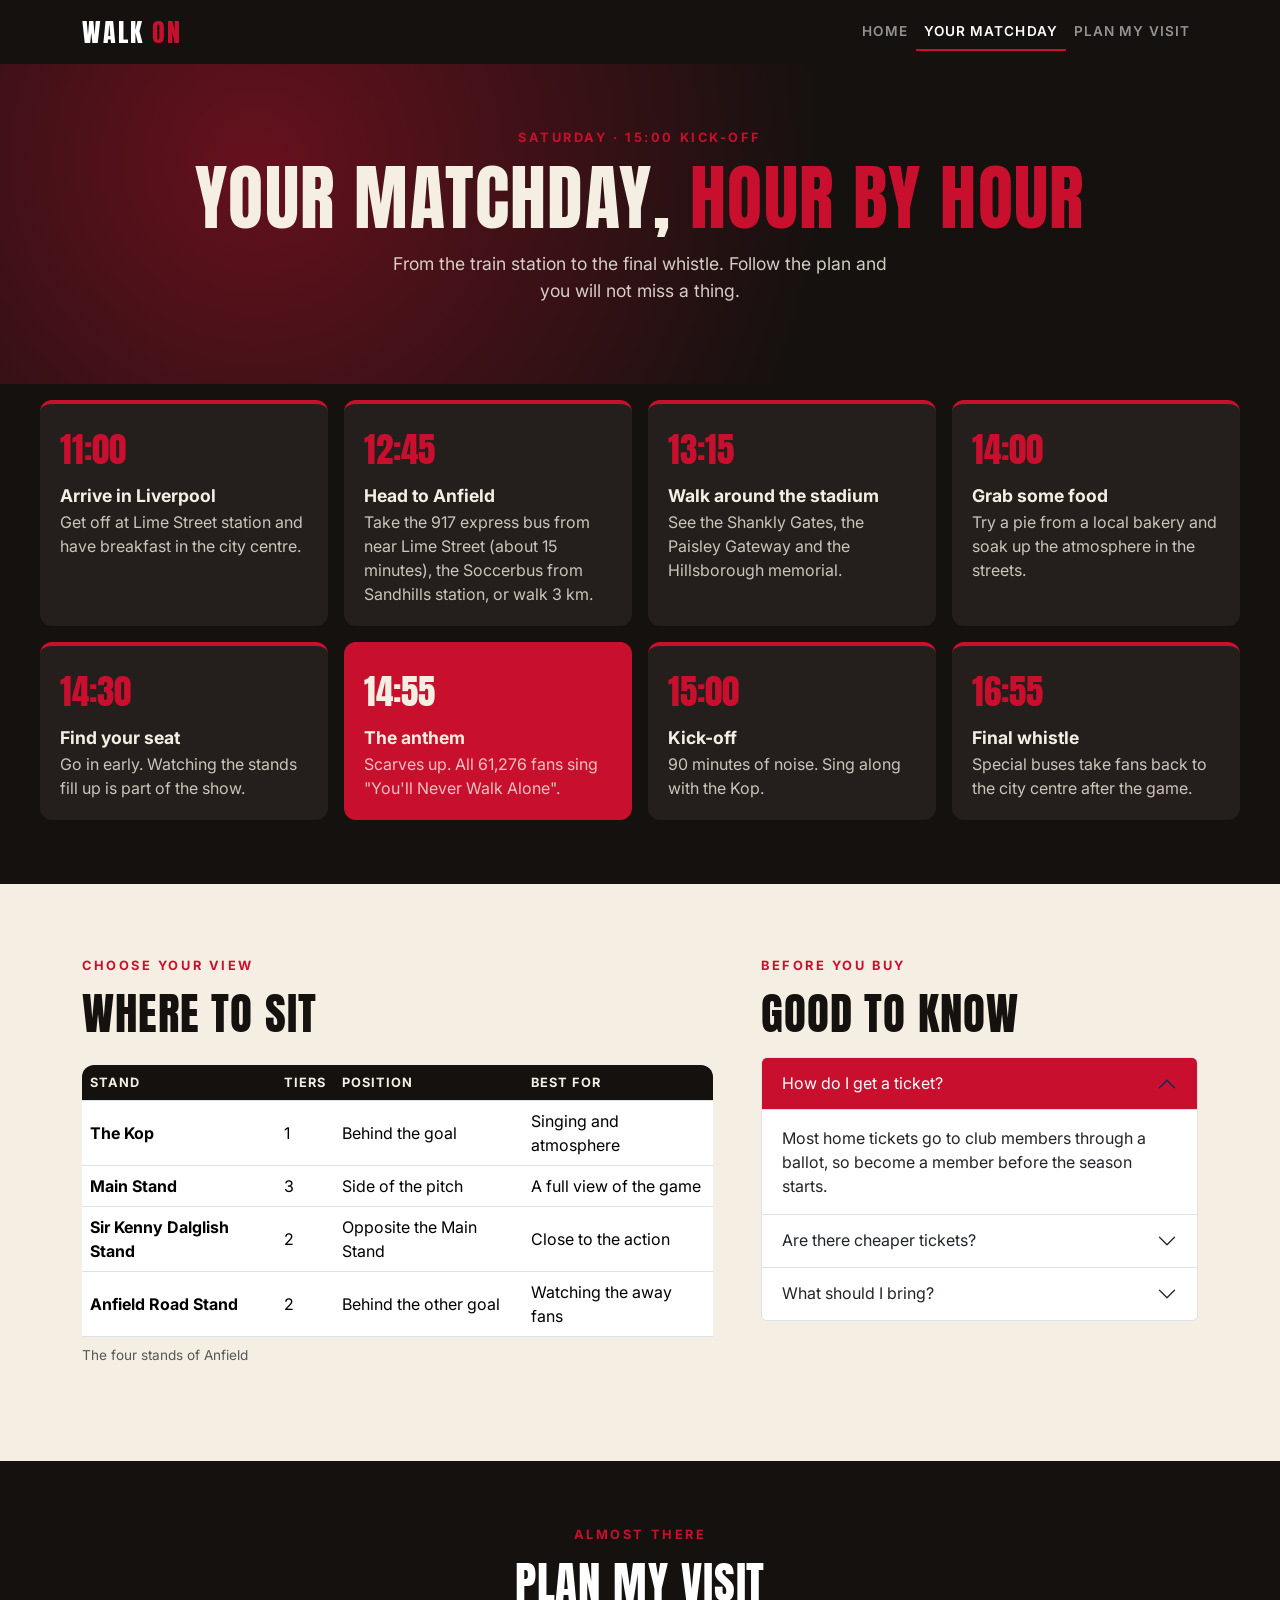
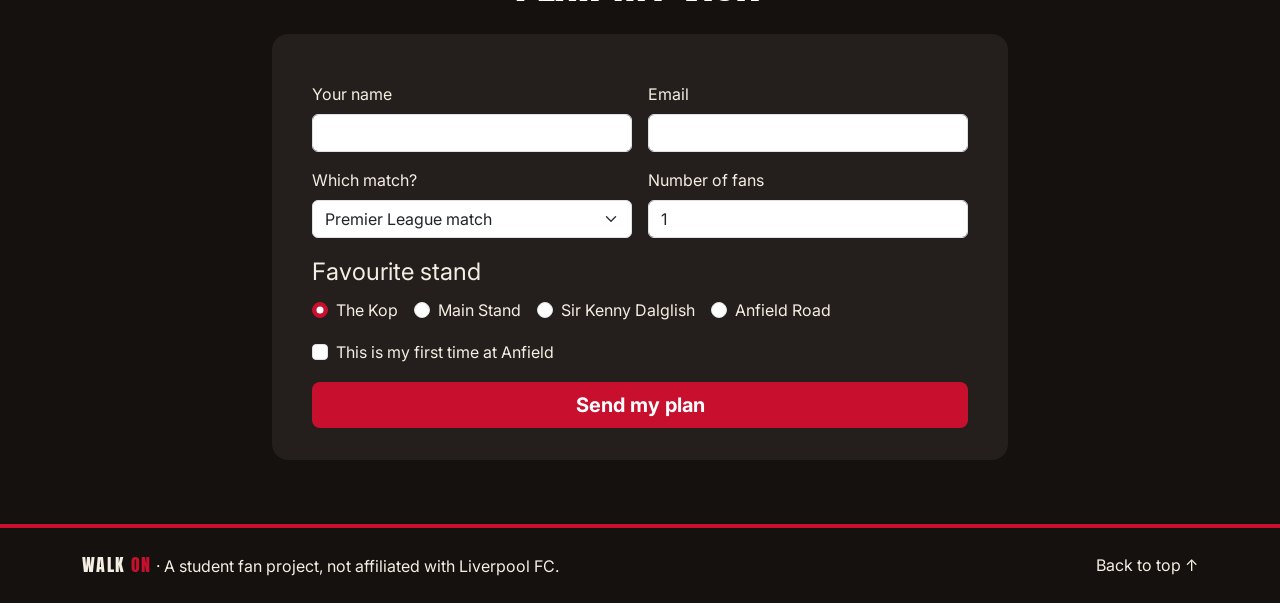
==== matchday.html @ 8450c429 "Add files via upload" ====
<!DOCTYPE html>
<html lang="en">
<head>
  <meta charset="UTF-8">
  <meta name="viewport" content="width=device-width, initial-scale=1.0">
  <title>Your Matchday | Walk On</title>
  <link rel="preconnect" href="https://fonts.googleapis.com">
  <link rel="preconnect" href="https://fonts.gstatic.com" crossorigin>
  <link href="https://fonts.googleapis.com/css2?family=Anton&family=Inter:wght@400;600;700&display=swap" rel="stylesheet">
  <link href="https://cdn.jsdelivr.net/npm/bootstrap@5.3.8/dist/css/bootstrap.min.css" rel="stylesheet" integrity="sha384-sRIl4kxILFvY47J16cr9ZwB07vP4J8+LH7qKQnuqkuIAvNWLzeN8tE5YBujZqJLB" crossorigin="anonymous">
  <link rel="stylesheet" href="css/style.css">
</head>
<body>

  <header>
    <nav class="navbar navbar-expand-lg navbar-dark bg-ink sticky-top">
      <div class="container">
        <a class="navbar-brand logo" href="index.html">WALK <span>ON</span></a>
        <button class="navbar-toggler" type="button" data-bs-toggle="collapse" data-bs-target="#menu" aria-controls="menu" aria-expanded="false" aria-label="Toggle navigation">
          <span class="navbar-toggler-icon"></span>
        </button>
        <div class="collapse navbar-collapse" id="menu">
          <ul class="navbar-nav ms-auto">
            <li class="nav-item"><a class="nav-link" href="index.html">Home</a></li>
            <li class="nav-item"><a class="nav-link active" aria-current="page" href="matchday.html">Your Matchday</a></li>
            <li class="nav-item"><a class="nav-link" href="#plan">Plan My Visit</a></li>
          </ul>
        </div>
      </div>
    </nav>
  </header>

  <main>

    <section class="page-head">
      <div class="container text-center">
        <p class="kicker">Saturday · 15:00 kick-off</p>
        <h1 class="hero-title">Your matchday, <span>hour by hour</span></h1>
        <p class="hero-text mx-auto">From the train station to the final whistle. Follow the plan and you will not miss a thing.</p>
      </div>
    </section>

    <section class="timeline-section">
      <div class="timeline">
        <article class="step">
          <time class="step-time">11:00</time>
          <div class="step-body">
            <h2>Arrive in Liverpool</h2>
            <p>Get off at Lime Street station and have breakfast in the city centre.</p>
          </div>
        </article>
        <article class="step">
          <time class="step-time">12:45</time>
          <div class="step-body">
            <h2>Head to Anfield</h2>
            <p>Take the 917 express bus from near Lime Street (about 15 minutes), the Soccerbus from Sandhills station, or walk 3 km.</p>
          </div>
        </article>
        <article class="step">
          <time class="step-time">13:15</time>
          <div class="step-body">
            <h2>Walk around the stadium</h2>
            <p>See the Shankly Gates, the Paisley Gateway and the Hillsborough memorial.</p>
          </div>
        </article>
        <article class="step">
          <time class="step-time">14:00</time>
          <div class="step-body">
            <h2>Grab some food</h2>
            <p>Try a pie from a local bakery and soak up the atmosphere in the streets.</p>
          </div>
        </article>
        <article class="step">
          <time class="step-time">14:30</time>
          <div class="step-body">
            <h2>Find your seat</h2>
            <p>Go in early. Watching the stands fill up is part of the show.</p>
          </div>
        </article>
        <article class="step step-big">
          <time class="step-time">14:55</time>
          <div class="step-body">
            <h2>The anthem</h2>
            <p>Scarves up. All 61,276 fans sing "You'll Never Walk Alone".</p>
          </div>
        </article>
        <article class="step">
          <time class="step-time">15:00</time>
          <div class="step-body">
            <h2>Kick-off</h2>
            <p>90 minutes of noise. Sing along with the Kop.</p>
          </div>
        </article>
        <article class="step">
          <time class="step-time">16:55</time>
          <div class="step-body">
            <h2>Final whistle</h2>
            <p>Special buses take fans back to the city centre after the game.</p>
          </div>
        </article>
      </div>
    </section>

    <section class="py-5 bg-cream">
      <div class="container py-lg-4">
        <div class="row g-4 g-lg-5 align-items-start">
          <div class="col-12 col-lg-7">
            <p class="kicker">Choose your view</p>
            <h2 class="section-title mb-4">Where to sit</h2>
            <div class="table-responsive">
              <table class="table stands-table align-middle">
                <caption>The four stands of Anfield</caption>
                <thead>
                  <tr>
                    <th scope="col">Stand</th>
                    <th scope="col">Tiers</th>
                    <th scope="col">Position</th>
                    <th scope="col">Best for</th>
                  </tr>
                </thead>
                <tbody>
                  <tr>
                    <th scope="row">The Kop</th>
                    <td>1</td>
                    <td>Behind the goal</td>
                    <td>Singing and atmosphere</td>
                  </tr>
                  <tr>
                    <th scope="row">Main Stand</th>
                    <td>3</td>
                    <td>Side of the pitch</td>
                    <td>A full view of the game</td>
                  </tr>
                  <tr>
                    <th scope="row">Sir Kenny Dalglish Stand</th>
                    <td>2</td>
                    <td>Opposite the Main Stand</td>
                    <td>Close to the action</td>
                  </tr>
                  <tr>
                    <th scope="row">Anfield Road Stand</th>
                    <td>2</td>
                    <td>Behind the other goal</td>
                    <td>Watching the away fans</td>
                  </tr>
                </tbody>
              </table>
            </div>
          </div>
          <div class="col-12 col-lg-5">
            <aside class="tips">
              <p class="kicker">Before you buy</p>
              <h2 class="section-title tips-title">Good to know</h2>
              <div class="accordion" id="tips">
                <div class="accordion-item">
                  <h3 class="accordion-header">
                    <button class="accordion-button" type="button" data-bs-toggle="collapse" data-bs-target="#tip1" aria-expanded="true" aria-controls="tip1">How do I get a ticket?</button>
                  </h3>
                  <div id="tip1" class="accordion-collapse collapse show" data-bs-parent="#tips">
                    <div class="accordion-body">Most home tickets go to club members through a ballot, so become a member before the season starts.</div>
                  </div>
                </div>
                <div class="accordion-item">
                  <h3 class="accordion-header">
                    <button class="accordion-button collapsed" type="button" data-bs-toggle="collapse" data-bs-target="#tip2" aria-expanded="false" aria-controls="tip2">Are there cheaper tickets?</button>
                  </h3>
                  <div id="tip2" class="accordion-collapse collapse" data-bs-parent="#tips">
                    <div class="accordion-body">Junior and local tickets cost £9, and young adults aged 22 to 24 pay half the adult price.</div>
                  </div>
                </div>
                <div class="accordion-item">
                  <h3 class="accordion-header">
                    <button class="accordion-button collapsed" type="button" data-bs-toggle="collapse" data-bs-target="#tip3" aria-expanded="false" aria-controls="tip3">What should I bring?</button>
                  </h3>
                  <div id="tip3" class="accordion-collapse collapse" data-bs-parent="#tips">
                    <div class="accordion-body">Your ticket on your phone, a red scarf and a warm jacket. Leave big bags at home.</div>
                  </div>
                </div>
              </div>
            </aside>
          </div>
        </div>
      </div>
    </section>

    <section id="plan" class="plan">
      <div class="container">
        <div class="row justify-content-center">
          <div class="col-12 col-lg-8">
            <p class="kicker text-center">Almost there</p>
            <h2 class="section-title text-white text-center mb-4">Plan my visit</h2>
            <form class="plan-form row g-3">
              <div class="col-12 col-md-6">
                <label for="name" class="form-label">Your name</label>
                <input type="text" class="form-control" id="name" required>
              </div>
              <div class="col-12 col-md-6">
                <label for="email" class="form-label">Email</label>
                <input type="email" class="form-control" id="email" required>
              </div>
              <div class="col-12 col-md-6">
                <label for="match" class="form-label">Which match?</label>
                <select class="form-select" id="match">
                  <option>Premier League match</option>
                  <option>Champions League night</option>
                  <option>Cup match</option>
                </select>
              </div>
              <div class="col-12 col-md-6">
                <label for="fans" class="form-label">Number of fans</label>
                <input type="number" class="form-control" id="fans" min="1" max="4" value="1">
              </div>
              <fieldset class="col-12">
                <legend class="form-label">Favourite stand</legend>
                <div class="d-flex flex-wrap gap-3">
                  <div class="form-check">
                    <input class="form-check-input" type="radio" name="stand" id="kop" checked>
                    <label class="form-check-label" for="kop">The Kop</label>
                  </div>
                  <div class="form-check">
                    <input class="form-check-input" type="radio" name="stand" id="main">
                    <label class="form-check-label" for="main">Main Stand</label>
                  </div>
                  <div class="form-check">
                    <input class="form-check-input" type="radio" name="stand" id="dalglish">
                    <label class="form-check-label" for="dalglish">Sir Kenny Dalglish</label>
                  </div>
                  <div class="form-check">
                    <input class="form-check-input" type="radio" name="stand" id="road">
                    <label class="form-check-label" for="road">Anfield Road</label>
                  </div>
                </div>
              </fieldset>
              <div class="col-12">
                <div class="form-check">
                  <input class="form-check-input" type="checkbox" id="first">
                  <label class="form-check-label" for="first">This is my first time at Anfield</label>
                </div>
              </div>
              <div class="col-12 d-grid">
                <button type="submit" class="btn btn-red btn-lg">Send my plan</button>
              </div>
            </form>
          </div>
        </div>
      </div>
    </section>

  </main>

  <footer class="footer">
    <div class="container d-flex flex-column flex-md-row justify-content-between align-items-center gap-2 text-center">
      <p class="mb-0"><span class="logo">WALK <span>ON</span></span> · A student fan project, not affiliated with Liverpool FC.</p>
      <a href="#" class="footer-link">Back to top ↑</a>
    </div>
  </footer>

  <script src="https://cdn.jsdelivr.net/npm/bootstrap@5.3.8/dist/js/bootstrap.bundle.min.js" integrity="sha384-FKyoEForCGlyvwx9Hj09JcYn3nv7wiPVlz7YYwJrWVcXK/BmnVDxM+D2scQbITxI" crossorigin="anonymous"></script>
</body>
</html>
---- css/style.css ----
:root {
  --red: #c8102e;
  --red-dark: #9e0c24;
  --ink: #14110f;
  --ink-soft: #241f1c;
  --cream: #f5eee3;
  --green: #1f6b3a;
  --title-font: 'Anton', Impact, 'Arial Narrow', sans-serif;
}

body {
  font-family: 'Inter', Arial, sans-serif;
  color: var(--ink);
  background-color: var(--cream);
}

section {
  scroll-margin-top: 4rem;
}

.bg-ink {
  background-color: var(--ink);
}

.bg-cream {
  background-color: var(--cream);
}

.logo {
  font-family: var(--title-font);
  font-size: 1.6rem;
  letter-spacing: 0.08em;
}

.logo span {
  color: var(--red);
}

.navbar .nav-link {
  text-transform: uppercase;
  font-size: 0.85rem;
  font-weight: 600;
  letter-spacing: 0.08em;
}

.navbar .nav-link.active {
  color: white;
  border-bottom: 2px solid var(--red);
}

.kicker {
  color: var(--red);
  text-transform: uppercase;
  font-weight: 700;
  letter-spacing: 0.2em;
  font-size: 0.8rem;
  margin-bottom: 0.75rem;
}

.section-title,
.hero-title {
  font-family: var(--title-font);
  text-transform: uppercase;
  letter-spacing: 0.02em;
}

.section-title {
  font-size: 2.2rem;
}

.btn-red {
  background-color: var(--red);
  color: white;
  font-weight: 700;
  border: none;
  transition: transform 0.2s, background-color 0.2s;
}

.btn-red:hover,
.btn-red:focus {
  background-color: var(--red-dark);
  color: white;
  transform: translateY(-2px);
}

.hero {
  background: radial-gradient(circle at 80% 20%, rgba(200, 16, 46, 0.45), transparent 55%), var(--ink);
  color: var(--cream);
  padding: 4rem 0 5rem;
  overflow: hidden;
}

.hero-title {
  font-size: 2.8rem;
  line-height: 1.05;
}

.hero-title span {
  color: var(--red);
}

.hero-text {
  font-size: 1.1rem;
  max-width: 32rem;
  margin: 1rem 0 2rem;
  opacity: 0.85;
}

.ticket {
  display: flex;
  max-width: 30rem;
  margin: 0 auto;
  background-color: var(--cream);
  color: var(--ink);
  border-radius: 1rem;
  transform: rotate(-3deg);
  transition: transform 0.3s;
  box-shadow: 0 1.5rem 3rem rgba(0, 0, 0, 0.5);
}

.ticket:hover {
  transform: rotate(0deg) scale(1.03);
}

.ticket-main {
  flex: 1;
  padding: 1.5rem;
  border-right: 3px dashed rgba(20, 17, 15, 0.3);
}

.ticket-label {
  text-transform: uppercase;
  font-size: 0.7rem;
  font-weight: 700;
  letter-spacing: 0.15em;
  color: var(--red);
  margin-bottom: 0.5rem;
}

.ticket-match {
  font-family: var(--title-font);
  font-size: 1.7rem;
  text-transform: uppercase;
  line-height: 1.1;
  margin-bottom: 1.25rem;
}

.ticket-match span {
  color: var(--red);
  font-size: 1rem;
}

.ticket-info {
  display: flex;
  gap: 1.25rem;
}

.ticket-info small,
.ticket-stub small {
  display: block;
  font-size: 0.65rem;
  text-transform: uppercase;
  letter-spacing: 0.1em;
  opacity: 0.6;
}

.ticket-info strong {
  font-size: 1rem;
}

.ticket-stub {
  display: flex;
  flex-direction: column;
  justify-content: center;
  align-items: center;
  padding: 1rem;
  background-color: var(--red);
  color: white;
  border-radius: 0 1rem 1rem 0;
}

.ticket-stub strong {
  font-family: var(--title-font);
  font-size: 1.6rem;
}

.marquee {
  background-color: var(--red);
  color: white;
  overflow: hidden;
  padding: 0.8rem 0;
}

.marquee-track {
  display: flex;
  width: max-content;
  animation: slide 20s linear infinite;
}

.marquee-track span {
  font-family: var(--title-font);
  font-size: 1.4rem;
  text-transform: uppercase;
  letter-spacing: 0.05em;
  padding: 0 1.5rem;
}

.marquee-track span::after {
  content: "★";
  margin-left: 3rem;
  font-size: 1rem;
}

@keyframes slide {
  from {
    transform: translateX(0);
  }
  to {
    transform: translateX(-50%);
  }
}

.why-card {
  border: none;
  border-top: 5px solid var(--red);
  border-radius: 0.75rem;
  transition: transform 0.25s, box-shadow 0.25s;
}

.why-card:hover {
  transform: translateY(-6px);
  box-shadow: 0 1rem 2rem rgba(20, 17, 15, 0.15);
}

.why-number {
  font-family: var(--title-font);
  font-size: 2rem;
  color: var(--red);
}

.why-card .card-title {
  font-weight: 700;
  font-size: 1.2rem;
}

.numbers {
  background-color: var(--ink);
  padding: 4rem 0;
}

.numbers-grid {
  display: grid;
  grid-template-columns: repeat(2, 1fr);
  gap: 1rem;
}

.number-box {
  background-color: var(--ink-soft);
  border-bottom: 4px solid var(--green);
  border-radius: 0.75rem;
  padding: 1.5rem 1rem;
  text-align: center;
  color: var(--cream);
}

.number-box strong {
  display: block;
  font-family: var(--title-font);
  font-size: 2.2rem;
  color: var(--red);
}

.page-head {
  background: radial-gradient(circle at 20% 30%, rgba(200, 16, 46, 0.45), transparent 55%), var(--ink);
  color: var(--cream);
  padding: 4rem 0 3rem;
}

.timeline-section {
  background-color: var(--ink);
  padding: 1rem 1rem 4rem;
}

.timeline {
  max-width: 75rem;
  margin: 0 auto;
  display: grid;
  grid-template-columns: 1fr;
  gap: 1rem;
}

.step {
  display: flex;
  gap: 1rem;
  background-color: var(--ink-soft);
  color: var(--cream);
  border-left: 4px solid var(--red);
  border-radius: 0.75rem;
  padding: 1.25rem;
  transition: transform 0.25s, background-color 0.25s;
}

.step:hover {
  transform: translateY(-4px);
  background-color: #2f2824;
}

.step-time {
  font-family: var(--title-font);
  font-size: 1.5rem;
  color: var(--red);
}

.step-body h2 {
  font-size: 1.1rem;
  font-weight: 700;
  margin-bottom: 0.25rem;
}

.step-body p {
  margin: 0;
  opacity: 0.8;
}

.step-big {
  background-color: var(--red);
}

.step-big .step-time {
  color: var(--cream);
}

.step-big:hover {
  background-color: var(--red-dark);
}

.stands-table {
  background-color: white;
  border-radius: 0.75rem;
  overflow: hidden;
}

.stands-table caption {
  caption-side: bottom;
  font-size: 0.85rem;
}

.stands-table thead th {
  background-color: var(--ink);
  color: var(--cream);
  text-transform: uppercase;
  font-size: 0.8rem;
  letter-spacing: 0.08em;
}

.stands-table tbody tr:hover th,
.stands-table tbody tr:hover td {
  background-color: #fbe6e9;
}

.tips-title {
  font-size: 1.8rem;
  margin-bottom: 1rem;
}

.accordion-button:not(.collapsed) {
  background-color: var(--red);
  color: white;
}

.accordion-button:focus {
  box-shadow: none;
}

.plan {
  background-color: var(--ink);
  color: var(--cream);
  padding: 4rem 0;
}

.plan-form {
  background-color: var(--ink-soft);
  border-radius: 1rem;
  padding: 1.5rem 1rem;
  margin: 0;
}

.plan-form .form-control:focus,
.plan-form .form-select:focus {
  border-color: var(--red);
  box-shadow: 0 0 0 0.2rem rgba(200, 16, 46, 0.35);
}

.plan-form .form-check-input:checked {
  background-color: var(--red);
  border-color: var(--red);
}

.footer {
  background-color: var(--ink);
  color: var(--cream);
  padding: 1.5rem 0;
  border-top: 4px solid var(--red);
}

.footer .logo {
  font-size: 1.1rem;
}

.footer-link {
  color: var(--cream);
  text-decoration: none;
}

.footer-link:hover {
  color: var(--red);
}

@media (min-width: 768px) {
  .hero-title {
    font-size: 3.8rem;
  }

  .timeline {
    grid-template-columns: repeat(2, 1fr);
  }

  .plan-form {
    padding: 2rem;
  }
}

@media (min-width: 992px) {
  .hero {
    padding: 6rem 0 7rem;
  }

  .hero-title {
    font-size: 4.5rem;
  }

  .section-title {
    font-size: 2.8rem;
  }

  .numbers-grid {
    grid-template-columns: repeat(4, 1fr);
    gap: 1.5rem;
  }

  .number-box strong {
    font-size: 3rem;
  }
}

@media (min-width: 1200px) {
  .timeline {
    grid-template-columns: repeat(4, 1fr);
  }

  .step {
    flex-direction: column;
    gap: 0.5rem;
    border-left: none;
    border-top: 4px solid var(--red);
  }

  .step-time {
    font-size: 2.2rem;
  }
}

@media (prefers-reduced-motion: reduce) {
  .marquee-track {
    animation: none;
  }
}
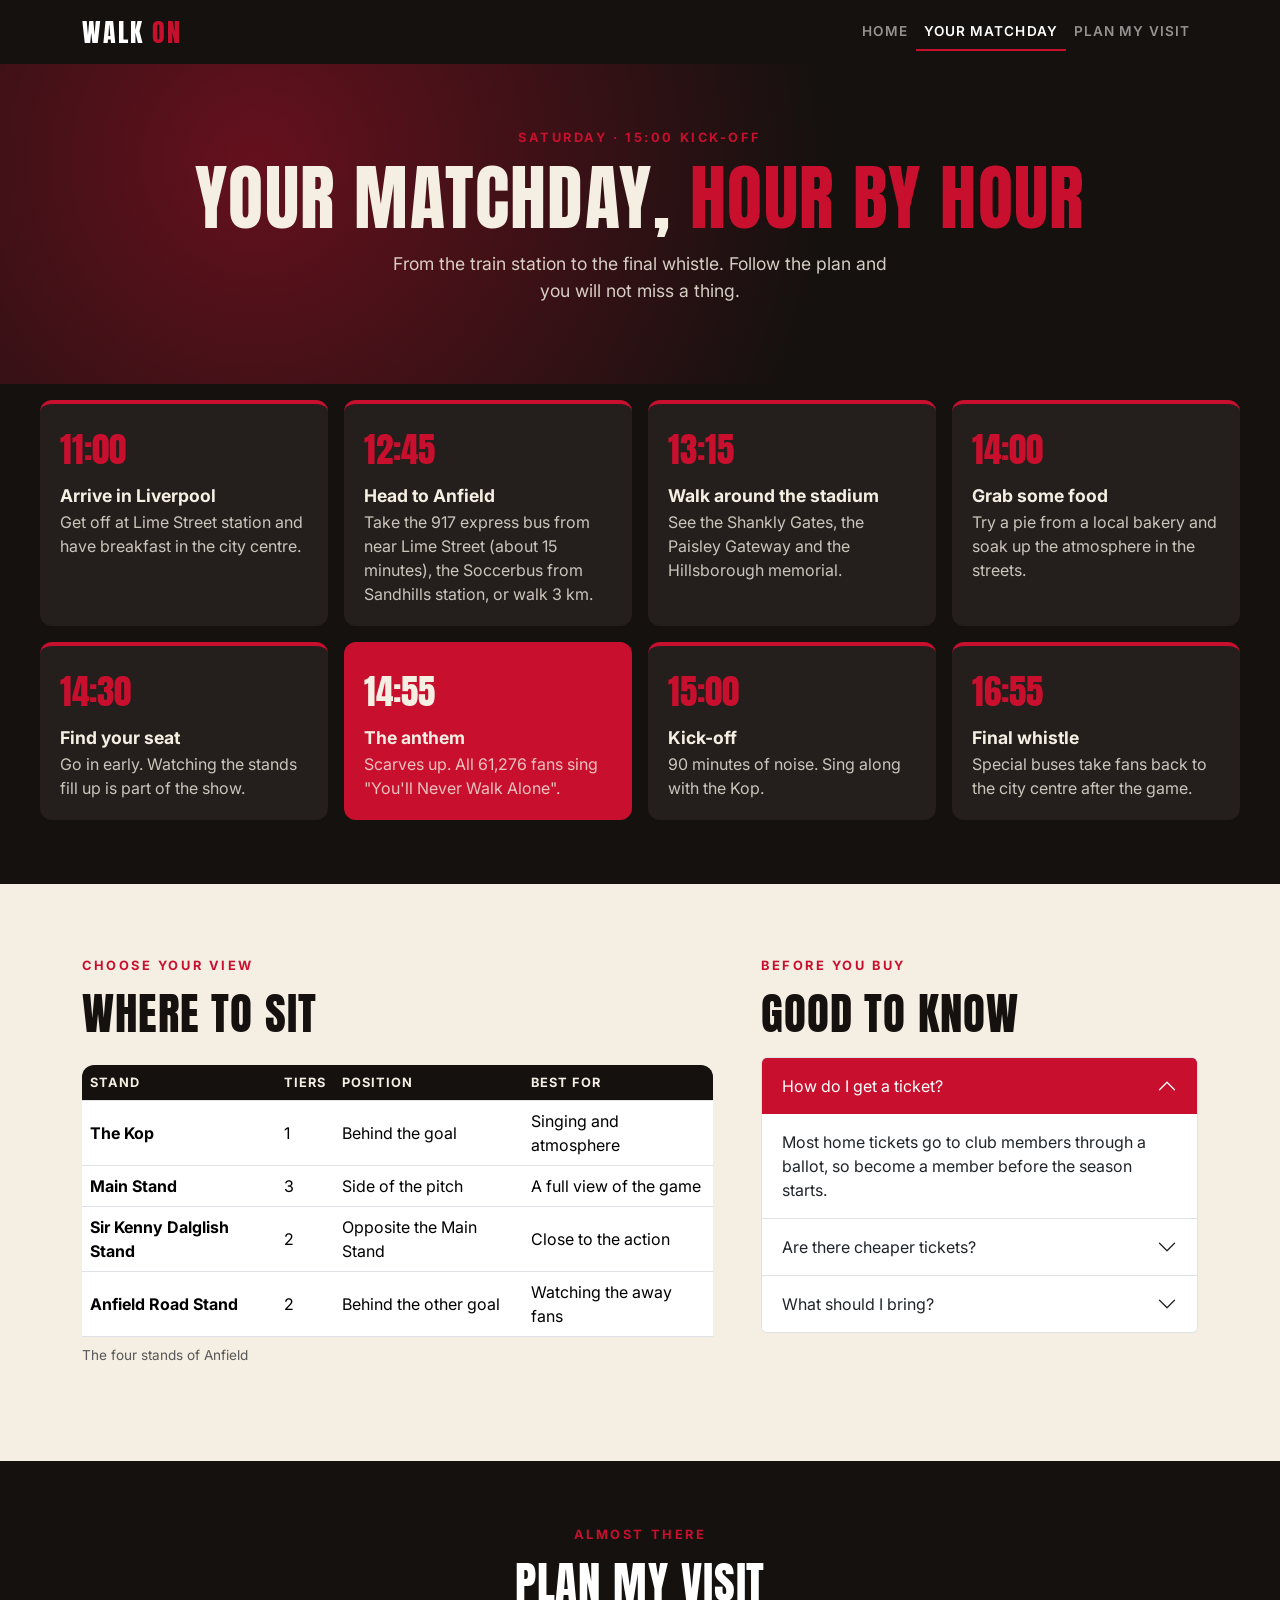
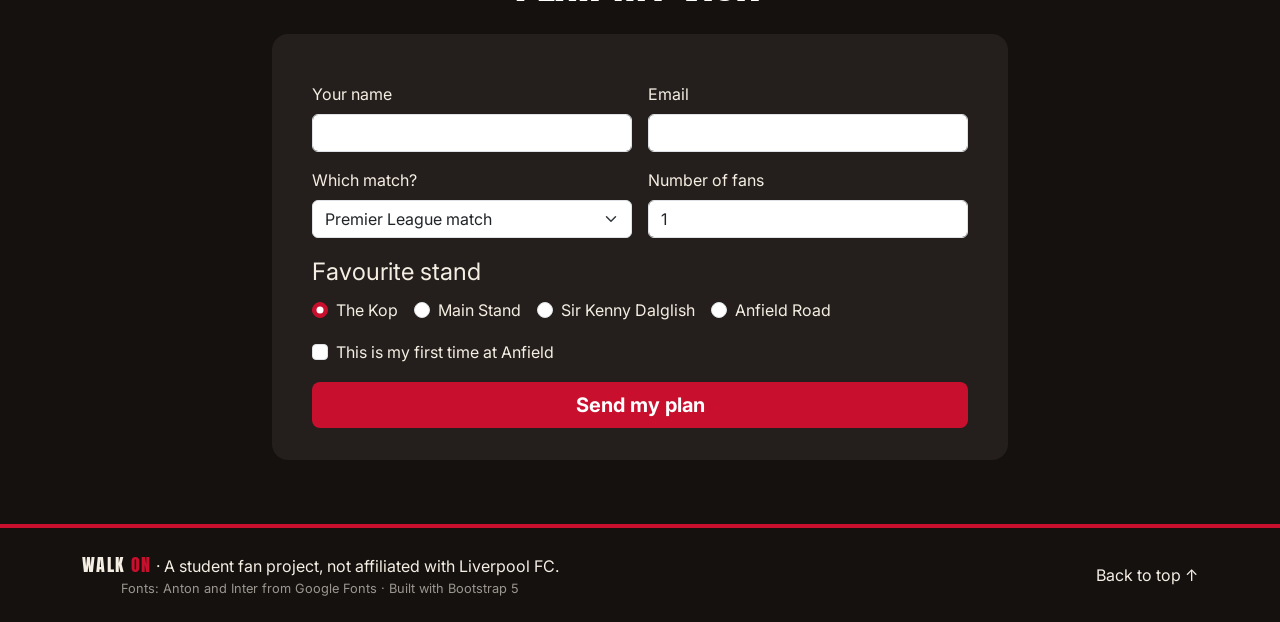
==== commit d4ae419a: "Add files via upload" ====
--- a/matchday.html
+++ b/matchday.html
@@ -16,9 +16,10 @@
     <nav class="navbar navbar-expand-lg navbar-dark bg-ink sticky-top">
       <div class="container">
         <a class="navbar-brand logo" href="index.html">WALK <span>ON</span></a>
-        <button class="navbar-toggler" type="button" data-bs-toggle="collapse" data-bs-target="#menu" aria-controls="menu" aria-expanded="false" aria-label="Toggle navigation">
+        <input type="checkbox" id="menu-toggle" class="menu-toggle" aria-label="Toggle navigation">
+        <label for="menu-toggle" class="navbar-toggler">
           <span class="navbar-toggler-icon"></span>
-        </button>
+        </label>
         <div class="collapse navbar-collapse" id="menu">
           <ul class="navbar-nav ms-auto">
             <li class="nav-item"><a class="nav-link" href="index.html">Home</a></li>
@@ -152,30 +153,18 @@
               <p class="kicker">Before you buy</p>
               <h2 class="section-title tips-title">Good to know</h2>
               <div class="accordion" id="tips">
-                <div class="accordion-item">
-                  <h3 class="accordion-header">
-                    <button class="accordion-button" type="button" data-bs-toggle="collapse" data-bs-target="#tip1" aria-expanded="true" aria-controls="tip1">How do I get a ticket?</button>
-                  </h3>
-                  <div id="tip1" class="accordion-collapse collapse show" data-bs-parent="#tips">
-                    <div class="accordion-body">Most home tickets go to club members through a ballot, so become a member before the season starts.</div>
-                  </div>
-                </div>
-                <div class="accordion-item">
-                  <h3 class="accordion-header">
-                    <button class="accordion-button collapsed" type="button" data-bs-toggle="collapse" data-bs-target="#tip2" aria-expanded="false" aria-controls="tip2">Are there cheaper tickets?</button>
-                  </h3>
-                  <div id="tip2" class="accordion-collapse collapse" data-bs-parent="#tips">
-                    <div class="accordion-body">Junior and local tickets cost £9, and young adults aged 22 to 24 pay half the adult price.</div>
-                  </div>
-                </div>
-                <div class="accordion-item">
-                  <h3 class="accordion-header">
-                    <button class="accordion-button collapsed" type="button" data-bs-toggle="collapse" data-bs-target="#tip3" aria-expanded="false" aria-controls="tip3">What should I bring?</button>
-                  </h3>
-                  <div id="tip3" class="accordion-collapse collapse" data-bs-parent="#tips">
-                    <div class="accordion-body">Your ticket on your phone, a red scarf and a warm jacket. Leave big bags at home.</div>
-                  </div>
-                </div>
+                <details class="accordion-item" name="tips" open>
+                  <summary class="accordion-button collapsed">How do I get a ticket?</summary>
+                  <div class="accordion-body">Most home tickets go to club members through a ballot, so become a member before the season starts.</div>
+                </details>
+                <details class="accordion-item" name="tips">
+                  <summary class="accordion-button collapsed">Are there cheaper tickets?</summary>
+                  <div class="accordion-body">Junior and local tickets cost £9, and young adults aged 22 to 24 pay half the adult price.</div>
+                </details>
+                <details class="accordion-item" name="tips">
+                  <summary class="accordion-button collapsed">What should I bring?</summary>
+                  <div class="accordion-body">Your ticket on your phone, a red scarf and a warm jacket. Leave big bags at home.</div>
+                </details>
               </div>
             </aside>
           </div>
@@ -192,48 +181,48 @@
             <form class="plan-form row g-3">
               <div class="col-12 col-md-6">
                 <label for="name" class="form-label">Your name</label>
-                <input type="text" class="form-control" id="name" required>
+                <input type="text" class="form-control" id="name" name="name" required>
               </div>
               <div class="col-12 col-md-6">
                 <label for="email" class="form-label">Email</label>
-                <input type="email" class="form-control" id="email" required>
+                <input type="email" class="form-control" id="email" name="email" required>
               </div>
               <div class="col-12 col-md-6">
                 <label for="match" class="form-label">Which match?</label>
-                <select class="form-select" id="match">
-                  <option>Premier League match</option>
-                  <option>Champions League night</option>
-                  <option>Cup match</option>
+                <select class="form-select" id="match" name="match">
+                  <option value="premier-league">Premier League match</option>
+                  <option value="champions-league">Champions League night</option>
+                  <option value="cup">Cup match</option>
                 </select>
               </div>
               <div class="col-12 col-md-6">
                 <label for="fans" class="form-label">Number of fans</label>
-                <input type="number" class="form-control" id="fans" min="1" max="4" value="1">
+                <input type="number" class="form-control" id="fans" name="fans" min="1" max="4" value="1">
               </div>
               <fieldset class="col-12">
                 <legend class="form-label">Favourite stand</legend>
                 <div class="d-flex flex-wrap gap-3">
                   <div class="form-check">
-                    <input class="form-check-input" type="radio" name="stand" id="kop" checked>
+                    <input class="form-check-input" type="radio" name="stand" id="kop" value="kop" checked>
                     <label class="form-check-label" for="kop">The Kop</label>
                   </div>
                   <div class="form-check">
-                    <input class="form-check-input" type="radio" name="stand" id="main">
+                    <input class="form-check-input" type="radio" name="stand" id="main" value="main">
                     <label class="form-check-label" for="main">Main Stand</label>
                   </div>
                   <div class="form-check">
-                    <input class="form-check-input" type="radio" name="stand" id="dalglish">
+                    <input class="form-check-input" type="radio" name="stand" id="dalglish" value="dalglish">
                     <label class="form-check-label" for="dalglish">Sir Kenny Dalglish</label>
                   </div>
                   <div class="form-check">
-                    <input class="form-check-input" type="radio" name="stand" id="road">
+                    <input class="form-check-input" type="radio" name="stand" id="road" value="anfield-road">
                     <label class="form-check-label" for="road">Anfield Road</label>
                   </div>
                 </div>
               </fieldset>
               <div class="col-12">
                 <div class="form-check">
-                  <input class="form-check-input" type="checkbox" id="first">
+                  <input class="form-check-input" type="checkbox" id="first" name="first-visit" value="yes">
                   <label class="form-check-label" for="first">This is my first time at Anfield</label>
                 </div>
               </div>
@@ -250,11 +239,13 @@
 
   <footer class="footer">
     <div class="container d-flex flex-column flex-md-row justify-content-between align-items-center gap-2 text-center">
-      <p class="mb-0"><span class="logo">WALK <span>ON</span></span> · A student fan project, not affiliated with Liverpool FC.</p>
+      <div>
+        <p class="mb-0"><span class="logo">WALK <span>ON</span></span> · A student fan project, not affiliated with Liverpool FC.</p>
+        <p class="credits mb-0">Fonts: Anton and Inter from Google Fonts · Built with Bootstrap 5</p>
+      </div>
       <a href="#" class="footer-link">Back to top ↑</a>
     </div>
   </footer>
 
-  <script src="https://cdn.jsdelivr.net/npm/bootstrap@5.3.8/dist/js/bootstrap.bundle.min.js" integrity="sha384-FKyoEForCGlyvwx9Hj09JcYn3nv7wiPVlz7YYwJrWVcXK/BmnVDxM+D2scQbITxI" crossorigin="anonymous"></script>
 </body>
 </html>
--- a/css/style.css
+++ b/css/style.css
@@ -46,6 +46,24 @@
 .navbar .nav-link.active {
   color: white;
   border-bottom: 2px solid var(--red);
+}
+
+.menu-toggle {
+  position: absolute;
+  opacity: 0;
+  pointer-events: none;
+}
+
+.menu-toggle:checked ~ .navbar-collapse {
+  display: block;
+}
+
+.navbar-toggler {
+  cursor: pointer;
+}
+
+.menu-toggle:focus-visible + .navbar-toggler {
+  box-shadow: 0 0 0 0.2rem rgba(200, 16, 46, 0.6);
 }
 
 .kicker {
@@ -363,9 +381,27 @@
   margin-bottom: 1rem;
 }
 
-.accordion-button:not(.collapsed) {
+.accordion-item {
+  overflow: hidden;
+}
+
+.accordion-button {
+  cursor: pointer;
+  list-style: none;
+}
+
+.accordion-button::-webkit-details-marker {
+  display: none;
+}
+
+details[open] > .accordion-button {
   background-color: var(--red);
   color: white;
+}
+
+details[open] > .accordion-button::after {
+  transform: rotate(-180deg);
+  filter: brightness(0) invert(1);
 }
 
 .accordion-button:focus {
@@ -407,6 +443,11 @@
   font-size: 1.1rem;
 }
 
+.credits {
+  font-size: 0.8rem;
+  opacity: 0.6;
+}
+
 .footer-link {
   color: var(--cream);
   text-decoration: none;
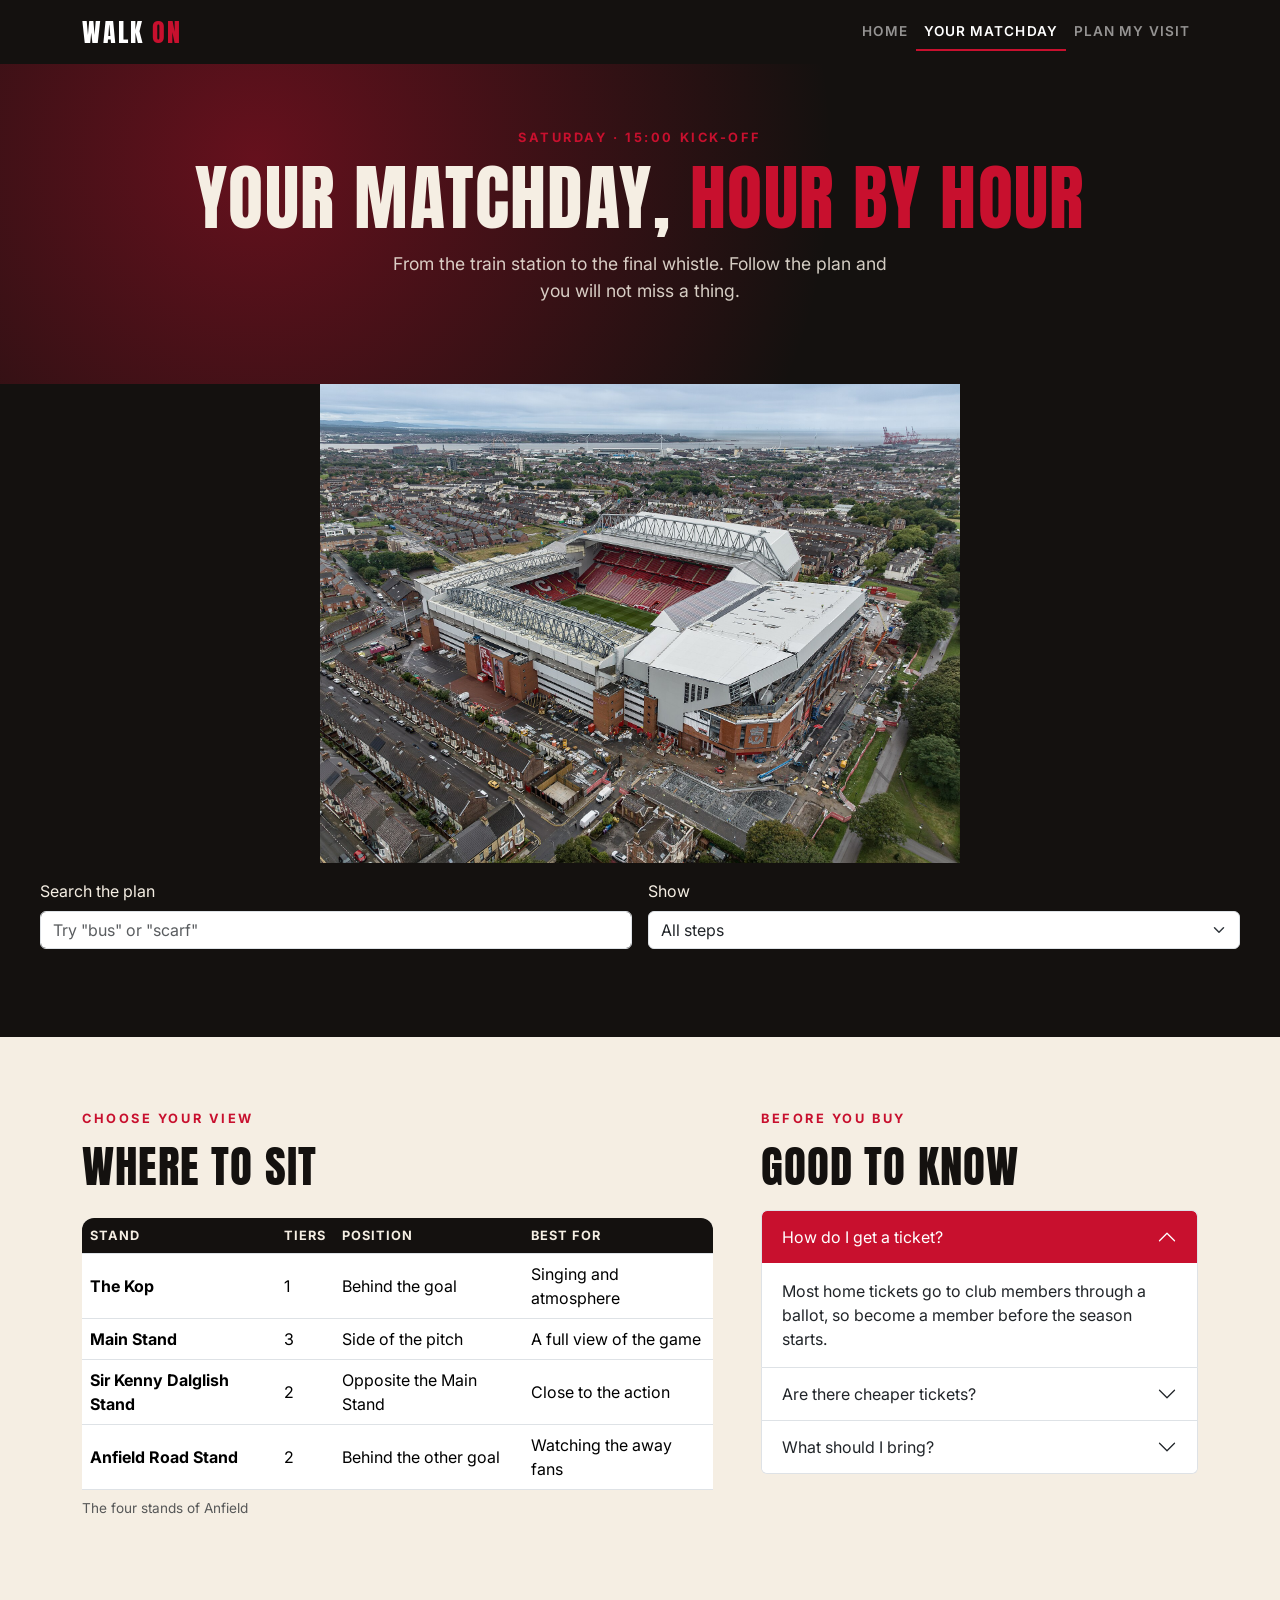
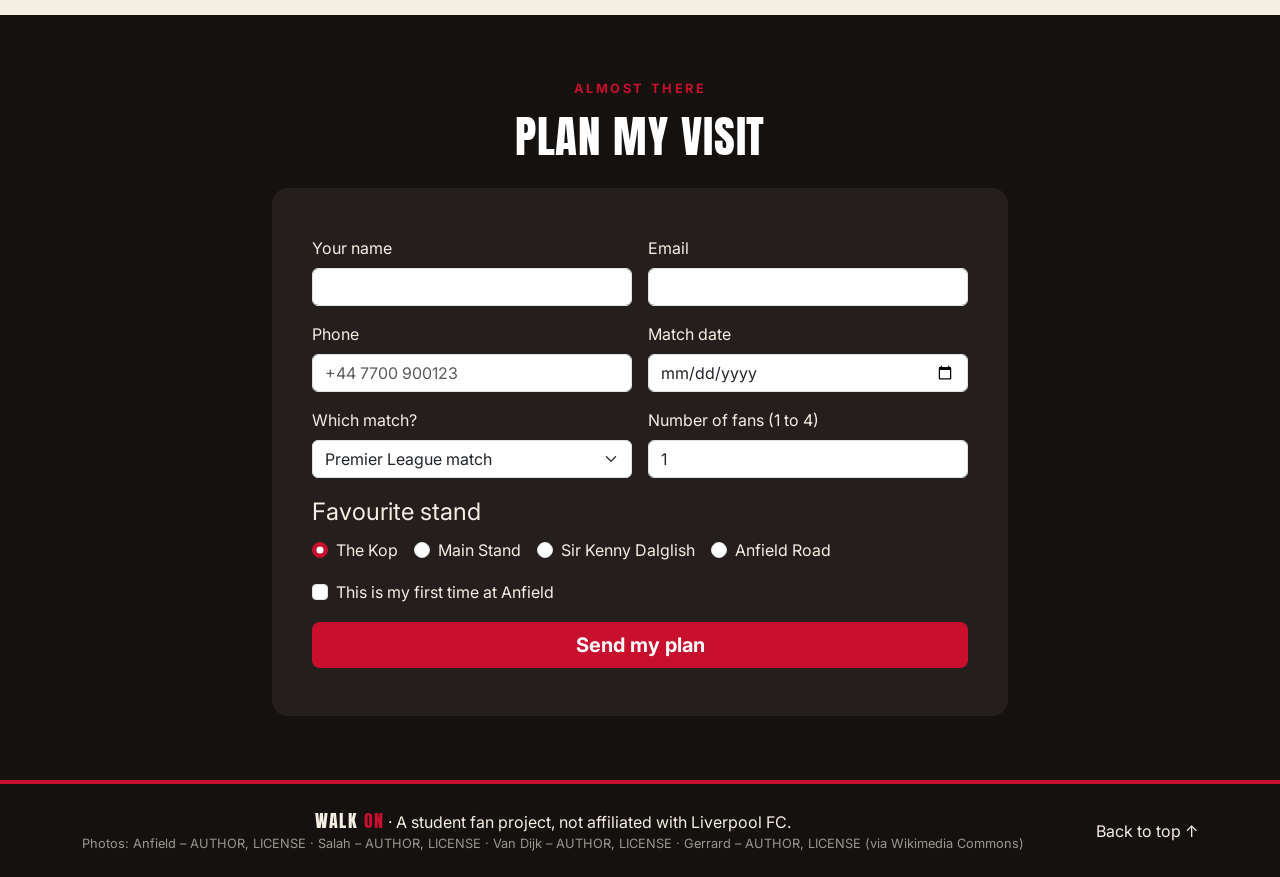
==== commit 8fbe397d: "Add Hall of Fame, photos and styles" ====
--- a/matchday.html
+++ b/matchday.html
@@ -41,65 +41,33 @@
       </div>
     </section>
 
-    <section class="timeline-section">
-      <div class="timeline">
-        <article class="step">
-          <time class="step-time">11:00</time>
-          <div class="step-body">
-            <h2>Arrive in Liverpool</h2>
-            <p>Get off at Lime Street station and have breakfast in the city centre.</p>
-          </div>
-        </article>
-        <article class="step">
-          <time class="step-time">12:45</time>
-          <div class="step-body">
-            <h2>Head to Anfield</h2>
-            <p>Take the 917 express bus from near Lime Street (about 15 minutes), the Soccerbus from Sandhills station, or walk 3 km.</p>
-          </div>
-        </article>
-        <article class="step">
-          <time class="step-time">13:15</time>
-          <div class="step-body">
-            <h2>Walk around the stadium</h2>
-            <p>See the Shankly Gates, the Paisley Gateway and the Hillsborough memorial.</p>
-          </div>
-        </article>
-        <article class="step">
-          <time class="step-time">14:00</time>
-          <div class="step-body">
-            <h2>Grab some food</h2>
-            <p>Try a pie from a local bakery and soak up the atmosphere in the streets.</p>
-          </div>
-        </article>
-        <article class="step">
-          <time class="step-time">14:30</time>
-          <div class="step-body">
-            <h2>Find your seat</h2>
-            <p>Go in early. Watching the stands fill up is part of the show.</p>
-          </div>
-        </article>
-        <article class="step step-big">
-          <time class="step-time">14:55</time>
-          <div class="step-body">
-            <h2>The anthem</h2>
-            <p>Scarves up. All 61,276 fans sing "You'll Never Walk Alone".</p>
-          </div>
-        </article>
-        <article class="step">
-          <time class="step-time">15:00</time>
-          <div class="step-body">
-            <h2>Kick-off</h2>
-            <p>90 minutes of noise. Sing along with the Kop.</p>
-          </div>
-        </article>
-        <article class="step">
-          <time class="step-time">16:55</time>
-          <div class="step-body">
-            <h2>Final whistle</h2>
-            <p>Special buses take fans back to the city centre after the game.</p>
-          </div>
-        </article>
-      </div>
+    <figure class="anfield-photo">
+      <img src="images/Anfield.jpg" alt="Anfield stadium with the Kop stand on a matchday" class="img-fluid">
+    </figure>
+
+    <section class="timeline-section" aria-labelledby="timeline-heading">
+      <h2 id="timeline-heading" class="visually-hidden">Matchday timeline</h2>
+      <div class="timeline-tools" role="search">
+        <div class="row g-3 align-items-end">
+          <div class="col-12 col-md-6">
+            <label for="step-search" class="form-label">Search the plan</label>
+            <input type="search" class="form-control" id="step-search" placeholder="Try &quot;bus&quot; or &quot;scarf&quot;" autocomplete="off">
+          </div>
+          <div class="col-12 col-md-6">
+            <label for="step-category" class="form-label">Show</label>
+            <select class="form-select" id="step-category">
+              <option value="all">All steps</option>
+              <option value="travel">Travel</option>
+              <option value="food">Food</option>
+              <option value="stadium">Around the stadium</option>
+              <option value="match">The match</option>
+            </select>
+          </div>
+        </div>
+        <p id="step-count" class="timeline-count" aria-live="polite"></p>
+      </div>
+      <div class="timeline" id="timeline"></div>
+      <p id="timeline-empty" class="timeline-empty" hidden>Nothing found. Try another word or choose "All steps".</p>
     </section>
 
     <section class="py-5 bg-cream">
@@ -153,18 +121,30 @@
               <p class="kicker">Before you buy</p>
               <h2 class="section-title tips-title">Good to know</h2>
               <div class="accordion" id="tips">
-                <details class="accordion-item" name="tips" open>
-                  <summary class="accordion-button collapsed">How do I get a ticket?</summary>
-                  <div class="accordion-body">Most home tickets go to club members through a ballot, so become a member before the season starts.</div>
-                </details>
-                <details class="accordion-item" name="tips">
-                  <summary class="accordion-button collapsed">Are there cheaper tickets?</summary>
-                  <div class="accordion-body">Junior and local tickets cost £9, and young adults aged 22 to 24 pay half the adult price.</div>
-                </details>
-                <details class="accordion-item" name="tips">
-                  <summary class="accordion-button collapsed">What should I bring?</summary>
-                  <div class="accordion-body">Your ticket on your phone, a red scarf and a warm jacket. Leave big bags at home.</div>
-                </details>
+                <div class="accordion-item">
+                  <h3 class="accordion-header">
+                    <button class="accordion-button" type="button" id="tip-1-button" aria-expanded="true" aria-controls="tip-1">How do I get a ticket?</button>
+                  </h3>
+                  <div class="accordion-collapse" id="tip-1" role="region" aria-labelledby="tip-1-button">
+                    <div class="accordion-body">Most home tickets go to club members through a ballot, so become a member before the season starts.</div>
+                  </div>
+                </div>
+                <div class="accordion-item">
+                  <h3 class="accordion-header">
+                    <button class="accordion-button collapsed" type="button" id="tip-2-button" aria-expanded="false" aria-controls="tip-2">Are there cheaper tickets?</button>
+                  </h3>
+                  <div class="accordion-collapse" id="tip-2" role="region" aria-labelledby="tip-2-button" style="display: none;">
+                    <div class="accordion-body">Junior and local tickets cost £9, and young adults aged 22 to 24 pay half the adult price.</div>
+                  </div>
+                </div>
+                <div class="accordion-item">
+                  <h3 class="accordion-header">
+                    <button class="accordion-button collapsed" type="button" id="tip-3-button" aria-expanded="false" aria-controls="tip-3">What should I bring?</button>
+                  </h3>
+                  <div class="accordion-collapse" id="tip-3" role="region" aria-labelledby="tip-3-button" style="display: none;">
+                    <div class="accordion-body">Your ticket on your phone, a red scarf and a warm jacket. Leave big bags at home.</div>
+                  </div>
+                </div>
               </div>
             </aside>
           </div>
@@ -178,14 +158,26 @@
           <div class="col-12 col-lg-8">
             <p class="kicker text-center">Almost there</p>
             <h2 class="section-title text-white text-center mb-4">Plan my visit</h2>
-            <form class="plan-form row g-3">
+            <form class="plan-form row g-3" id="plan-form" novalidate>
               <div class="col-12 col-md-6">
                 <label for="name" class="form-label">Your name</label>
-                <input type="text" class="form-control" id="name" name="name" required>
+                <input type="text" class="form-control" id="name" name="name" autocomplete="name" aria-describedby="name-error" required>
+                <div class="field-error" id="name-error"></div>
               </div>
               <div class="col-12 col-md-6">
                 <label for="email" class="form-label">Email</label>
-                <input type="email" class="form-control" id="email" name="email" required>
+                <input type="email" class="form-control" id="email" name="email" autocomplete="email" aria-describedby="email-error" required>
+                <div class="field-error" id="email-error"></div>
+              </div>
+              <div class="col-12 col-md-6">
+                <label for="phone" class="form-label">Phone</label>
+                <input type="tel" class="form-control" id="phone" name="phone" autocomplete="tel" placeholder="+44 7700 900123" aria-describedby="phone-error" required>
+                <div class="field-error" id="phone-error"></div>
+              </div>
+              <div class="col-12 col-md-6">
+                <label for="date" class="form-label">Match date</label>
+                <input type="date" class="form-control" id="date" name="date" aria-describedby="date-error" required>
+                <div class="field-error" id="date-error"></div>
               </div>
               <div class="col-12 col-md-6">
                 <label for="match" class="form-label">Which match?</label>
@@ -196,8 +188,9 @@
                 </select>
               </div>
               <div class="col-12 col-md-6">
-                <label for="fans" class="form-label">Number of fans</label>
-                <input type="number" class="form-control" id="fans" name="fans" min="1" max="4" value="1">
+                <label for="fans" class="form-label">Number of fans (1 to 4)</label>
+                <input type="number" class="form-control" id="fans" name="fans" min="1" max="4" value="1" aria-describedby="fans-error" required>
+                <div class="field-error" id="fans-error"></div>
               </div>
               <fieldset class="col-12">
                 <legend class="form-label">Favourite stand</legend>
@@ -229,6 +222,9 @@
               <div class="col-12 d-grid">
                 <button type="submit" class="btn btn-red btn-lg">Send my plan</button>
               </div>
+              <div class="col-12">
+                <div class="form-success" id="form-success" role="status" style="display: none;"></div>
+              </div>
             </form>
           </div>
         </div>
@@ -241,11 +237,16 @@
     <div class="container d-flex flex-column flex-md-row justify-content-between align-items-center gap-2 text-center">
       <div>
         <p class="mb-0"><span class="logo">WALK <span>ON</span></span> · A student fan project, not affiliated with Liverpool FC.</p>
-        <p class="credits mb-0">Fonts: Anton and Inter from Google Fonts · Built with Bootstrap 5</p>
+        <p class="credits mb-0">Photos: Anfield – AUTHOR, LICENSE · Salah – AUTHOR, LICENSE · Van Dijk – AUTHOR, LICENSE · Gerrard – AUTHOR, LICENSE (via Wikimedia Commons)</p>
       </div>
       <a href="#" class="footer-link">Back to top ↑</a>
     </div>
   </footer>
 
+  <script src="https://code.jquery.com/jquery-3.7.1.min.js"></script>
+  <script src="js/data.js"></script>
+  <script src="js/timeline.js"></script>
+  <script src="js/form.js"></script>
+  <script src="js/effects.js"></script>
 </body>
 </html>
--- a/css/style.css
+++ b/css/style.css
@@ -75,6 +75,16 @@
   margin-bottom: 0.75rem;
 }
 
+:root {
+  scroll-behavior: auto;
+}
+
+:is(a, button, input, select, .navbar-toggler):focus-visible {
+  outline: 3px solid #fff !important;
+  outline-offset: 0;
+  box-shadow: 0 0 0 6px var(--red) !important;
+}
+
 .section-title,
 .hero-title {
   font-family: var(--title-font);
@@ -98,6 +108,14 @@
 .btn-red:focus {
   background-color: var(--red-dark);
   color: white;
+  transform: translateY(-2px);
+}
+
+.btn-outline-light {
+  transition: transform 0.2s, background-color 0.2s, color 0.2s;
+}
+
+.btn-outline-light:hover {
   transform: translateY(-2px);
 }
 
@@ -261,6 +279,61 @@
   font-size: 1.2rem;
 }
 
+.legend-photo {
+  aspect-ratio: 4 / 3;
+  object-fit: cover;
+  object-position: center 20%;
+}
+
+.legend-card {
+  border: none;
+  border-left: 5px solid var(--red);
+  border-radius: 0.75rem;
+  transition: transform 0.25s, box-shadow 0.25s;
+}
+
+.legend-card:hover {
+  transform: translateY(-6px);
+  box-shadow: 0 1rem 2rem rgba(20, 17, 15, 0.15);
+}
+
+.legend-number {
+  font-family: var(--title-font);
+  font-size: 3rem;
+  line-height: 1;
+  color: var(--red);
+}
+
+.legend-card .card-title {
+  font-weight: 700;
+  font-size: 1.3rem;
+}
+
+.legend-role {
+  color: var(--red);
+  font-size: 0.8rem;
+  font-weight: 700;
+  letter-spacing: 0.1em;
+  text-transform: uppercase;
+}
+
+.legend-facts {
+  padding-left: 1.1rem;
+  margin: 0;
+}
+
+.anfield-photo {
+  margin: 0;
+  background-color: var(--ink);
+}
+
+.anfield-photo img {
+  display: block;
+  width: 100%;
+  max-width: 40rem;
+  margin: 0 auto;
+}
+
 .numbers {
   background-color: var(--ink);
   padding: 4rem 0;
@@ -329,7 +402,7 @@
   color: var(--red);
 }
 
-.step-body h2 {
+.step-body h3 {
   font-size: 1.1rem;
   font-weight: 700;
   margin-bottom: 0.25rem;
@@ -387,25 +460,16 @@
 
 .accordion-button {
   cursor: pointer;
-  list-style: none;
-}
-
-.accordion-button::-webkit-details-marker {
-  display: none;
-}
-
-details[open] > .accordion-button {
+}
+
+.accordion-button:not(.collapsed) {
   background-color: var(--red);
   color: white;
-}
-
-details[open] > .accordion-button::after {
-  transform: rotate(-180deg);
+  box-shadow: none;
+}
+
+.accordion-button:not(.collapsed)::after {
   filter: brightness(0) invert(1);
-}
-
-.accordion-button:focus {
-  box-shadow: none;
 }
 
 .plan {
@@ -432,6 +496,56 @@
   border-color: var(--red);
 }
 
+.timeline-tools {
+  max-width: 75rem;
+  margin: 0 auto 1.5rem;
+  color: var(--cream);
+}
+
+.timeline-count {
+  margin: 1rem 0 0;
+  font-size: 0.9rem;
+  opacity: 0.8;
+}
+
+.timeline-empty {
+  max-width: 75rem;
+  margin: 0 auto;
+  padding: 1.5rem;
+  background-color: var(--ink-soft);
+  border-left: 4px solid var(--red);
+  border-radius: 0.75rem;
+  color: var(--cream);
+  text-align: center;
+}
+
+.field-error {
+  margin-top: 0.35rem;
+  font-size: 0.85rem;
+  font-weight: 600;
+  color: #ff8a9b;
+}
+
+.field-error:empty {
+  display: none;
+}
+
+.plan-form .form-control.is-invalid,
+.plan-form .form-select.is-invalid {
+  border-color: #ff8a9b;
+  background-image: none;
+  padding-right: 0.75rem;
+}
+
+.form-success {
+  background-color: var(--green);
+  color: white;
+  font-weight: 600;
+  border-radius: 0.75rem;
+  padding: 1rem 1.25rem;
+  text-align: center;
+}
+
 .footer {
   background-color: var(--ink);
   color: var(--cream);
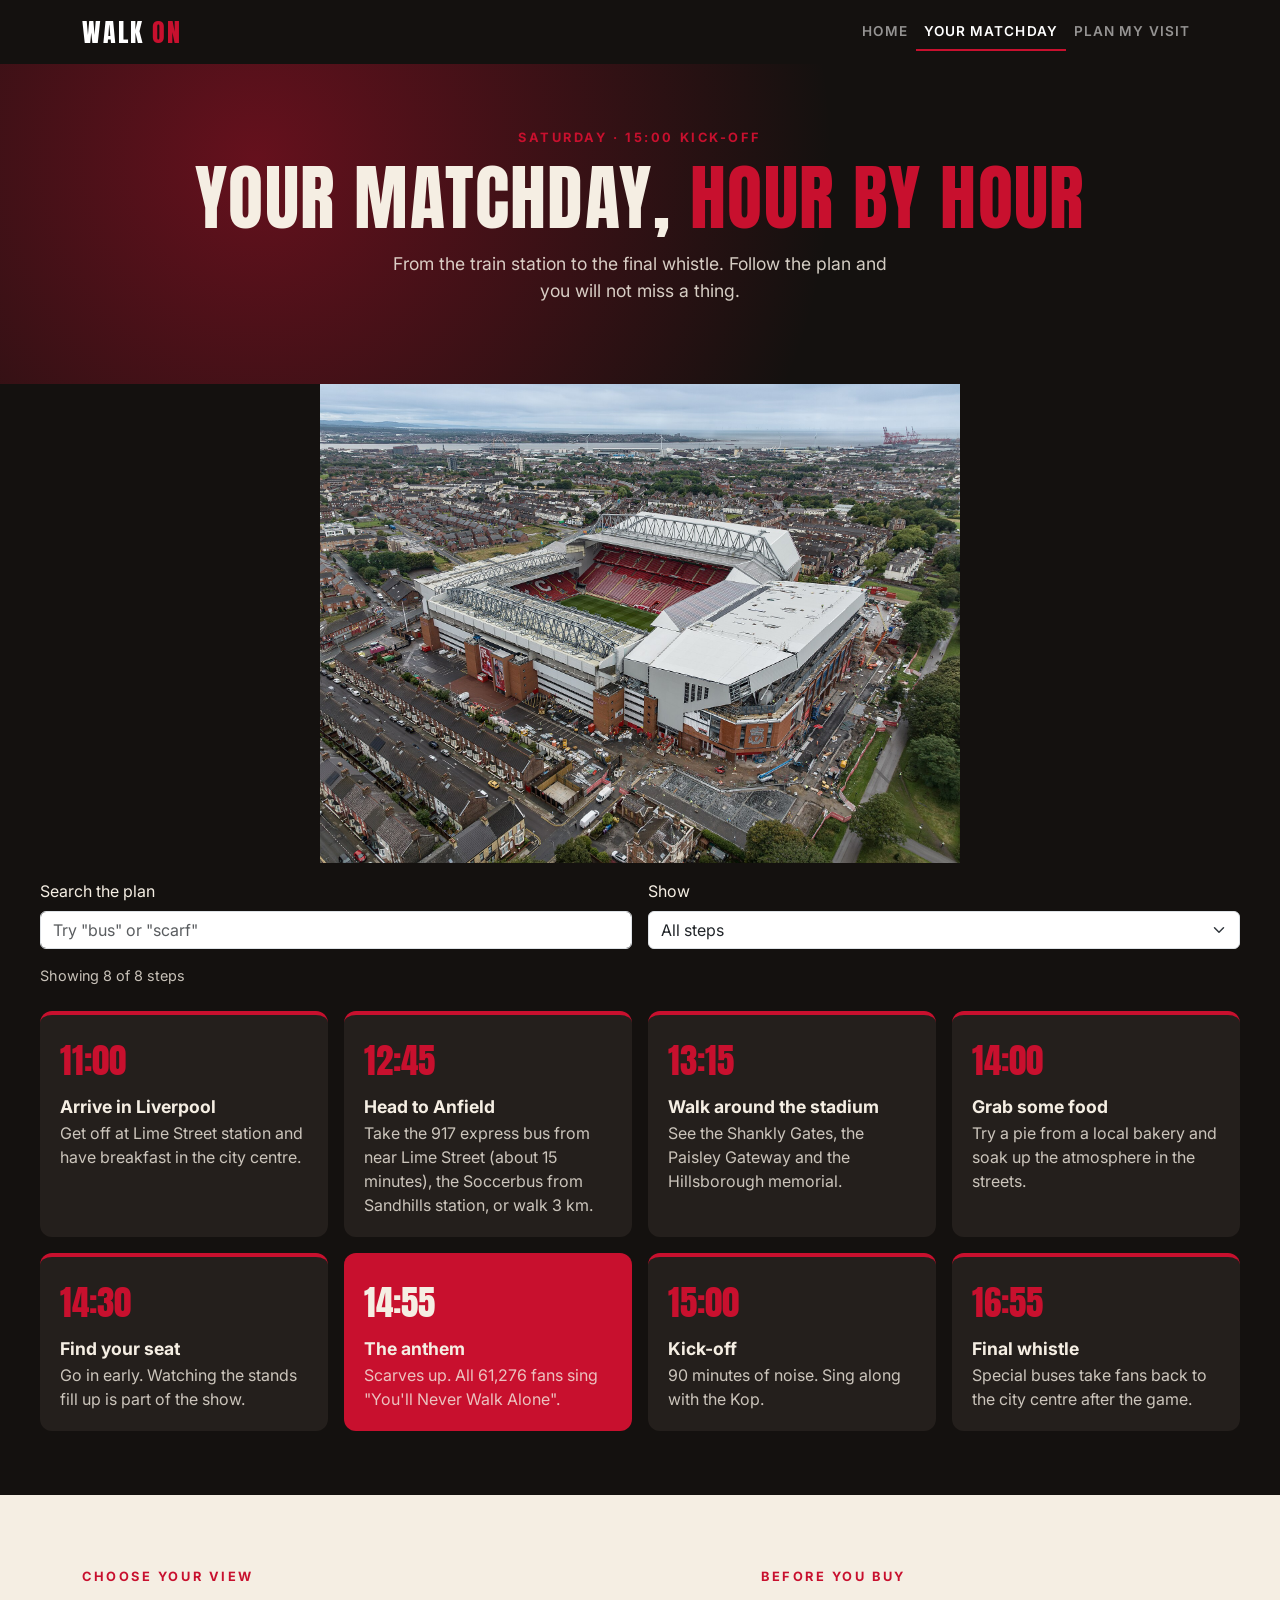
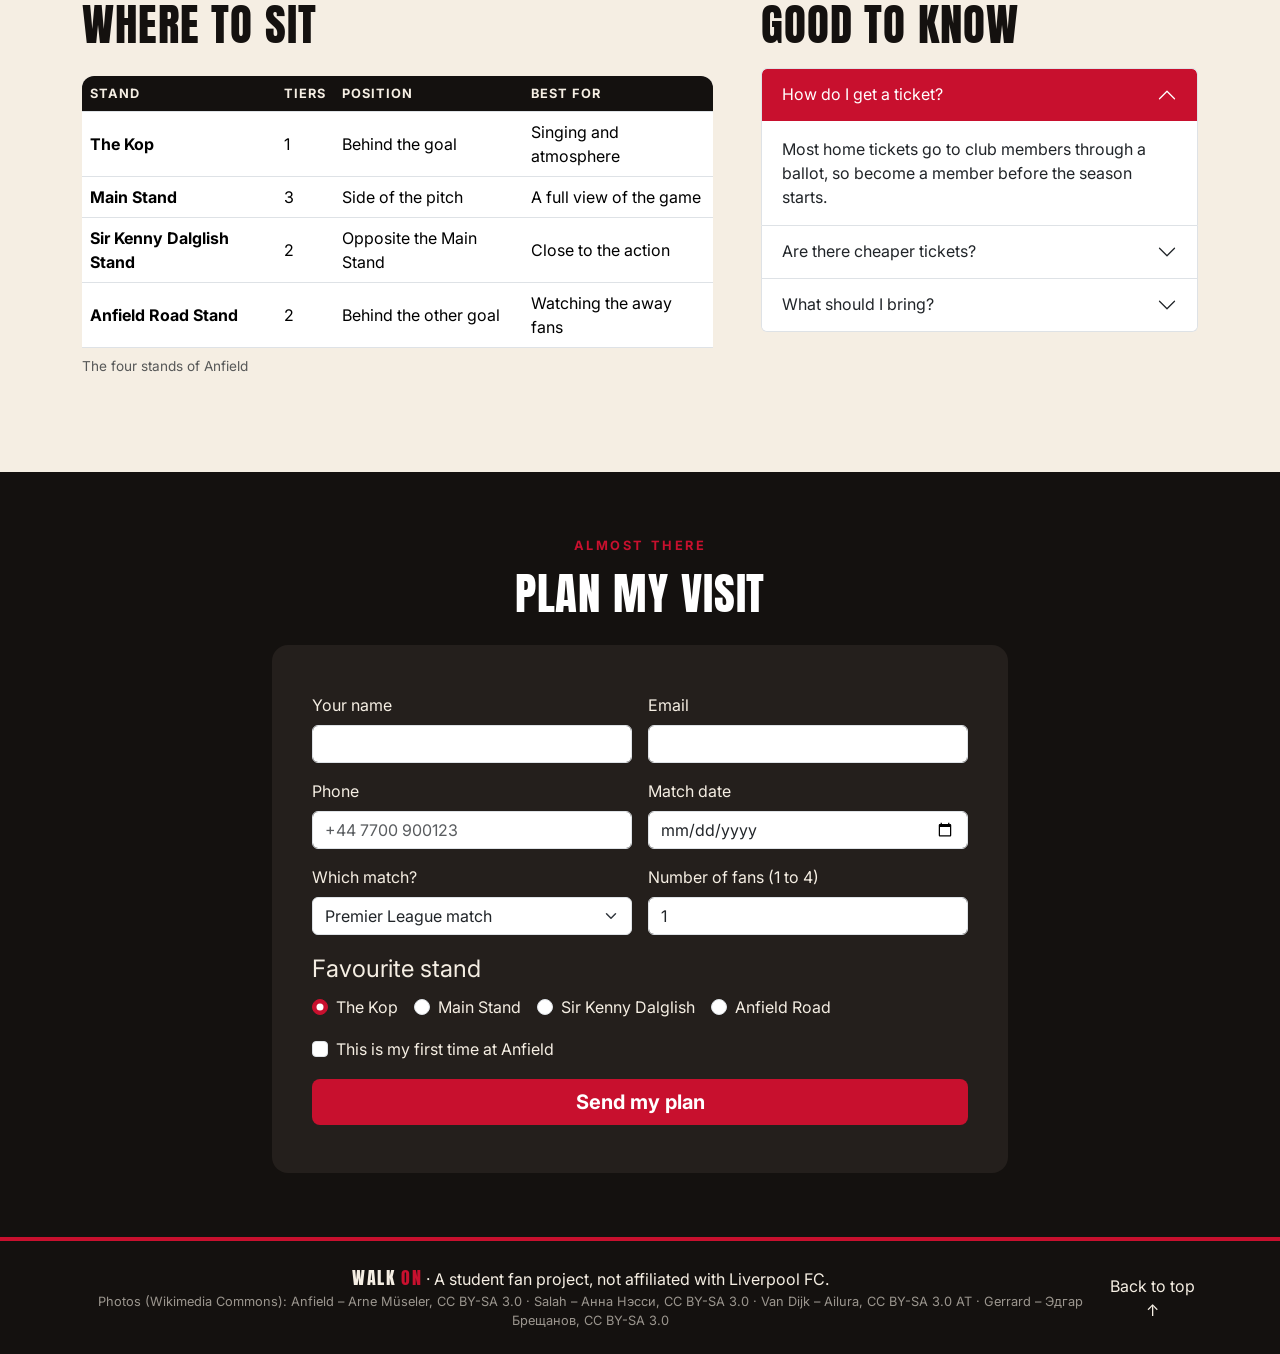
==== commit f058fdd1: "Add photo credits" ====
--- a/matchday.html
+++ b/matchday.html
@@ -237,7 +237,7 @@
     <div class="container d-flex flex-column flex-md-row justify-content-between align-items-center gap-2 text-center">
       <div>
         <p class="mb-0"><span class="logo">WALK <span>ON</span></span> · A student fan project, not affiliated with Liverpool FC.</p>
-        <p class="credits mb-0">Photos: Anfield – AUTHOR, LICENSE · Salah – AUTHOR, LICENSE · Van Dijk – AUTHOR, LICENSE · Gerrard – AUTHOR, LICENSE (via Wikimedia Commons)</p>
+        <p class="credits mb-0">Photos (Wikimedia Commons): Anfield – Arne Müseler, CC BY-SA 3.0 · Salah – Анна Нэсси, CC BY-SA 3.0 · Van Dijk – Ailura, CC BY-SA 3.0 AT · Gerrard – Эдгар Брещанов, CC BY-SA 3.0</p>
       </div>
       <a href="#" class="footer-link">Back to top ↑</a>
     </div>
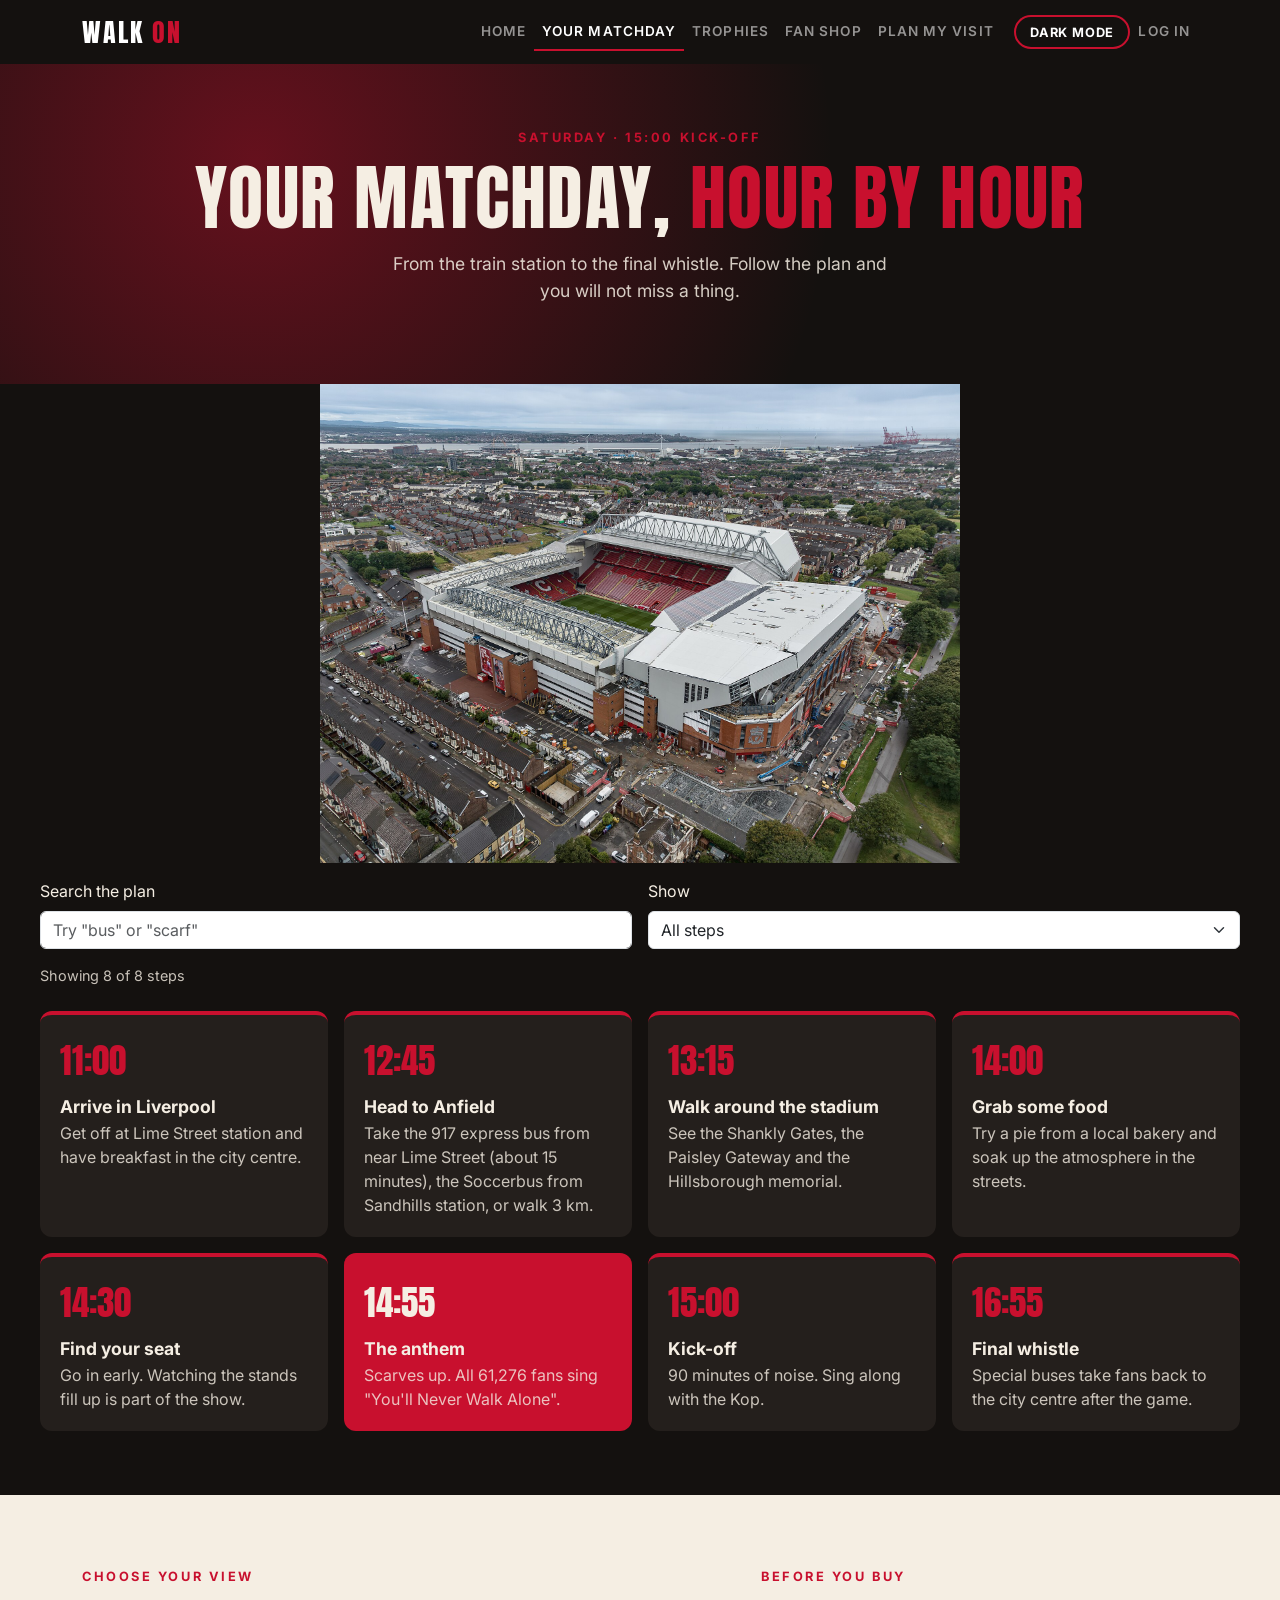
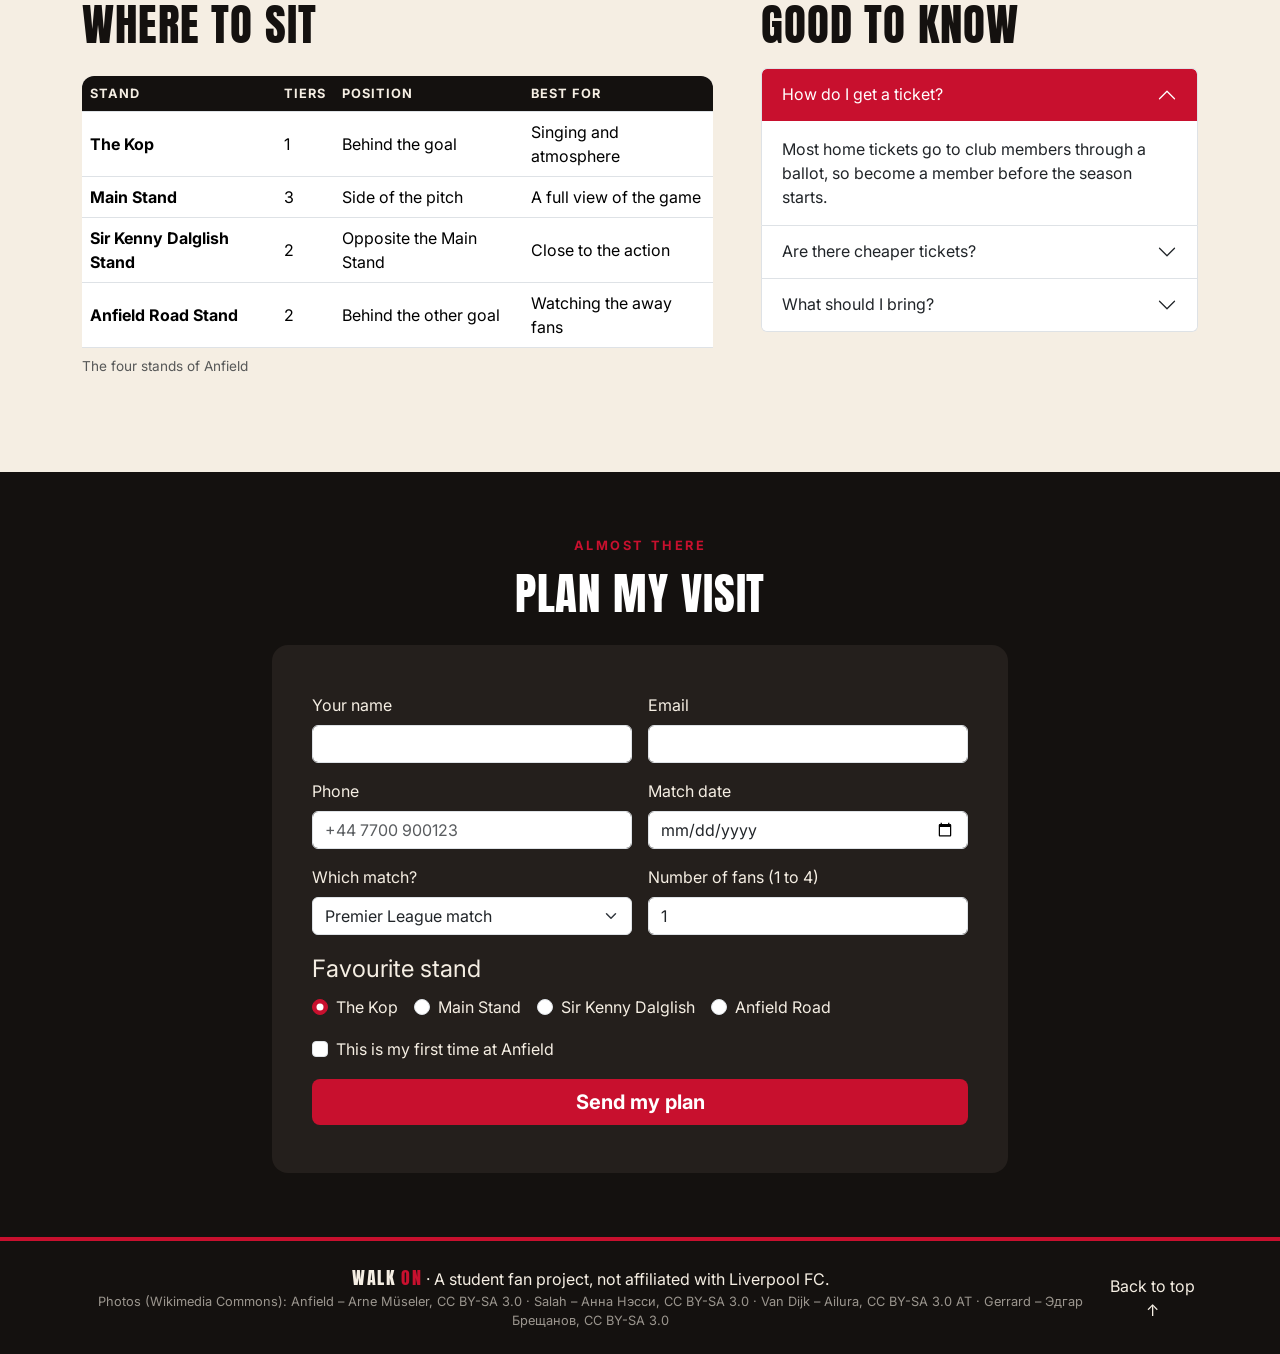
==== commit e38f9390: "Add fan accounts and saved visit plan" ====
--- a/matchday.html
+++ b/matchday.html
@@ -9,6 +9,7 @@
   <link href="https://fonts.googleapis.com/css2?family=Anton&family=Inter:wght@400;600;700&display=swap" rel="stylesheet">
   <link href="https://cdn.jsdelivr.net/npm/bootstrap@5.3.8/dist/css/bootstrap.min.css" rel="stylesheet" integrity="sha384-sRIl4kxILFvY47J16cr9ZwB07vP4J8+LH7qKQnuqkuIAvNWLzeN8tE5YBujZqJLB" crossorigin="anonymous">
   <link rel="stylesheet" href="css/style.css">
+  <link rel="stylesheet" href="css/theme.css">
 </head>
 <body>
 
@@ -22,9 +23,11 @@
         </label>
         <div class="collapse navbar-collapse" id="menu">
           <ul class="navbar-nav ms-auto">
-            <li class="nav-item"><a class="nav-link" href="index.html">Home</a></li>
-            <li class="nav-item"><a class="nav-link active" aria-current="page" href="matchday.html">Your Matchday</a></li>
-            <li class="nav-item"><a class="nav-link" href="#plan">Plan My Visit</a></li>
+              <li class="nav-item"><a class="nav-link" href="index.html">Home</a></li>
+              <li class="nav-item"><a class="nav-link active" aria-current="page" href="matchday.html">Your Matchday</a></li>
+              <li class="nav-item"><a class="nav-link" href="trophies.html">Trophies</a></li>
+              <li class="nav-item"><a class="nav-link" href="shop.html">Fan Shop <span class="cart-badge" data-cart-count hidden>0</span></a></li>
+              <li class="nav-item"><a class="nav-link" href="#plan">Plan My Visit</a></li>
           </ul>
         </div>
       </div>
@@ -243,7 +246,10 @@
     </div>
   </footer>
 
+  <script src="js/theme.js"></script>
   <script src="https://code.jquery.com/jquery-3.7.1.min.js"></script>
+  <script src="js/cart.js"></script>
+  <script src="js/auth.js"></script>
   <script src="js/data.js"></script>
   <script src="js/timeline.js"></script>
   <script src="js/form.js"></script>
--- a/css/style.css
+++ b/css/style.css
@@ -230,7 +230,7 @@
 .marquee-track {
   display: flex;
   width: max-content;
-  animation: slide 20s linear infinite;
+  animation: slide 60s linear infinite;
 }
 
 .marquee-track span {
@@ -629,4 +629,362 @@
   .marquee-track {
     animation: none;
   }
+}
+
+
+.cart-badge {
+  display: inline-block;
+  min-width: 1.3rem;
+  padding: 0 0.35rem;
+  border-radius: 1rem;
+  background-color: var(--red);
+  color: white;
+  font-size: 0.7rem;
+  line-height: 1.3rem;
+  text-align: center;
+}
+
+.cart-badge[hidden] {
+  display: none;
+}
+
+.trophy-total {
+  margin: 2rem 0 0;
+  font-family: var(--title-font);
+  font-size: 1.4rem;
+  letter-spacing: 0.05em;
+  text-transform: uppercase;
+}
+
+.trophy-total strong {
+  display: block;
+  font-size: 4.5rem;
+  line-height: 1;
+  color: var(--red);
+}
+
+.cabinet {
+  max-width: 75rem;
+  margin: 0 auto;
+  display: grid;
+  grid-template-columns: repeat(auto-fit, minmax(min(100%, 17rem), 1fr));
+  gap: 1rem;
+}
+
+.cup-card {
+  background-color: var(--ink-soft);
+  color: var(--cream);
+  border-top: 4px solid var(--red);
+  border-radius: 0.75rem;
+  overflow: hidden;
+  transition: transform 0.25s, background-color 0.25s;
+}
+
+.cup-image {
+  display: block;
+  width: 100%;
+  height: 200px;
+  object-fit: cover;
+  object-position: center;
+}
+
+.cup-body {
+  padding: 1.25rem;
+}
+
+.cup-card:hover {
+  transform: translateY(-4px);
+  background-color: #2f2824;
+}
+
+.cup-number {
+  font-family: var(--title-font);
+  font-size: 3rem;
+  line-height: 1;
+  color: var(--red);
+}
+
+.cup-card h3 {
+  font-size: 1.2rem;
+  font-weight: 700;
+  margin: 0.25rem 0 0.5rem;
+}
+
+.cup-text {
+  opacity: 0.8;
+}
+
+.cup-years {
+  display: flex;
+  flex-wrap: wrap;
+  gap: 0.35rem;
+  list-style: none;
+  padding: 0;
+  margin: 0;
+}
+
+.cup-years li {
+  font-size: 0.75rem;
+  font-weight: 600;
+  padding: 0.15rem 0.5rem;
+  border: 1px solid rgba(245, 238, 227, 0.35);
+  border-radius: 1rem;
+}
+
+.history-tools,
+.history-empty {
+  max-width: 50rem;
+  margin: 0 auto;
+}
+
+.history-count {
+  margin: 1rem 0 0;
+  font-size: 0.9rem;
+  opacity: 0.8;
+}
+
+.history {
+  list-style: none;
+  max-width: 50rem;
+  margin: 2rem auto 0;
+  padding: 0 0 0 1.5rem;
+  border-left: 3px solid var(--red);
+}
+
+.history-item {
+  position: relative;
+  padding: 0 0 1.75rem 1.5rem;
+}
+
+.history-item::before {
+  content: "";
+  position: absolute;
+  left: -2rem;
+  top: 0.45rem;
+  width: 0.9rem;
+  height: 0.9rem;
+  border-radius: 50%;
+  background-color: var(--red);
+  border: 3px solid var(--cream);
+}
+
+.history-year {
+  font-family: var(--title-font);
+  font-size: 1.8rem;
+  line-height: 1;
+  color: var(--red);
+}
+
+.history-item h3 {
+  font-size: 1.15rem;
+  font-weight: 700;
+  margin: 0.25rem 0;
+}
+
+.history-item p {
+  margin: 0;
+}
+
+.history-empty {
+  padding: 1.5rem;
+  background-color: white;
+  border-left: 4px solid var(--red);
+  border-radius: 0.75rem;
+  text-align: center;
+}
+
+.shop-grid {
+  max-width: 75rem;
+  margin: 0 auto;
+  display: grid;
+  grid-template-columns: repeat(auto-fit, minmax(min(100%, 15rem), 1fr));
+  gap: 1rem;
+}
+
+.product-card {
+  display: flex;
+  flex-direction: column;
+  overflow: hidden;
+  background-color: var(--ink-soft);
+  color: var(--cream);
+  border-radius: 0.75rem;
+  transition: transform 0.25s, box-shadow 0.25s;
+}
+
+.product-card:hover {
+  transform: translateY(-4px);
+  box-shadow: 0 1rem 2rem rgba(0, 0, 0, 0.4);
+}
+
+.product-image {
+  display: block;
+  width: 100%;
+  height: auto;
+  aspect-ratio: 4 / 3;
+  object-fit: cover;
+}
+
+.product-body {
+  display: flex;
+  flex-direction: column;
+  gap: 0.5rem;
+  flex: 1;
+  padding: 1.25rem;
+}
+
+.product-body h3 {
+  font-size: 1.1rem;
+  font-weight: 700;
+  margin: 0;
+}
+
+.product-text {
+  flex: 1;
+  margin: 0;
+  opacity: 0.8;
+}
+
+.product-price {
+  margin: 0;
+  font-family: var(--title-font);
+  font-size: 1.5rem;
+  color: var(--red);
+}
+
+.basket {
+  list-style: none;
+  padding: 0;
+  margin: 0 0 1rem;
+}
+
+.basket-row {
+  display: flex;
+  flex-wrap: wrap;
+  align-items: center;
+  justify-content: space-between;
+  gap: 0.75rem 1rem;
+  padding: 1rem;
+  margin-bottom: 0.75rem;
+  background-color: white;
+  border-left: 4px solid var(--red);
+  border-radius: 0.75rem;
+}
+
+.basket-name {
+  display: block;
+  font-weight: 700;
+}
+
+.basket-unit {
+  opacity: 0.7;
+}
+
+.basket-controls {
+  display: flex;
+  align-items: center;
+  gap: 0.5rem;
+}
+
+.basket-qty {
+  min-width: 1.5rem;
+  text-align: center;
+  font-weight: 700;
+}
+
+.basket-line {
+  min-width: 4.5rem;
+  text-align: right;
+}
+
+.qty-btn {
+  width: 2.25rem;
+  height: 2.25rem;
+  border: 2px solid var(--ink);
+  border-radius: 0.5rem;
+  background-color: transparent;
+  color: var(--ink);
+  font-weight: 700;
+  cursor: pointer;
+  transition: background-color 0.2s, color 0.2s;
+}
+
+.qty-btn:hover:not(:disabled) {
+  background-color: var(--ink);
+  color: var(--cream);
+}
+
+.qty-btn:disabled {
+  opacity: 0.4;
+  cursor: not-allowed;
+}
+
+.basket-remove {
+  padding: 0;
+  border: none;
+  background: none;
+  color: var(--red-dark);
+  font-weight: 600;
+  text-decoration: underline;
+  cursor: pointer;
+}
+
+.basket-empty {
+  padding: 1.5rem;
+  background-color: white;
+  border-left: 4px solid var(--red);
+  border-radius: 0.75rem;
+}
+
+.basket-total {
+  display: flex;
+  justify-content: space-between;
+  align-items: baseline;
+  font-family: var(--title-font);
+  font-size: 1.8rem;
+  text-transform: uppercase;
+}
+
+.basket-total strong {
+  font-weight: 400;
+  color: var(--red);
+}
+
+.order-form {
+  padding: 1.5rem;
+  background-color: white;
+  border-radius: 1rem;
+}
+
+.order-title {
+  font-family: var(--title-font);
+  font-size: 1.6rem;
+  text-transform: uppercase;
+}
+
+.demo-note {
+  font-size: 0.85rem;
+  opacity: 0.75;
+}
+
+.order-form .field-error {
+  color: #b3261e;
+}
+
+.order-form .form-control.is-invalid {
+  border-color: #b3261e;
+  background-image: none;
+  padding-right: 0.75rem;
+}
+
+@media (min-width: 992px) {
+  .trophy-total strong {
+    font-size: 6rem;
+  }
+}
+
+.cabinet .cup-card .cup-image {
+  height: 180px;
+  aspect-ratio: auto;
+  object-fit: cover;
+  object-position: center;
 }
--- a/css/theme.css
+++ b/css/theme.css
@@ -0,0 +1,121 @@
+.theme-toggle {
+  margin-left: 0.75rem;
+  padding: 0.35rem 0.9rem;
+  border: 2px solid var(--red);
+  border-radius: 2rem;
+  background-color: transparent;
+  color: white;
+  font-size: 0.8rem;
+  font-weight: 700;
+  text-transform: uppercase;
+  letter-spacing: 0.06em;
+  cursor: pointer;
+  transition: background-color 0.2s;
+}
+
+.theme-toggle:hover,
+.theme-toggle:focus-visible {
+  background-color: var(--red);
+}
+
+[data-theme="dark"] body {
+  background-color: var(--ink);
+  color: var(--cream);
+}
+
+[data-theme="dark"] .bg-cream {
+  background-color: var(--ink-soft);
+  color: var(--cream);
+}
+
+[data-theme="dark"] .ticket {
+  background-color: var(--ink-soft);
+  color: var(--cream);
+}
+
+[data-theme="dark"] .stands-table,
+[data-theme="dark"] .history-empty,
+[data-theme="dark"] .basket-row,
+[data-theme="dark"] .basket-empty,
+[data-theme="dark"] .order-form {
+  background-color: var(--ink);
+  color: var(--cream);
+}
+
+[data-theme="dark"] .stands-table tbody tr:hover th,
+[data-theme="dark"] .stands-table tbody tr:hover td {
+  background-color: #3a2a2d;
+  color: var(--cream);
+}
+
+[data-theme="dark"] .qty-btn {
+  border-color: var(--cream);
+  color: var(--cream);
+}
+
+[data-theme="dark"] .qty-btn:hover:not(:disabled) {
+  background-color: var(--cream);
+  color: var(--ink);
+}
+
+[data-theme="dark"] .table {
+  --bs-table-color: var(--cream);
+  --bs-table-bg: transparent;
+  --bs-table-border-color: #3a3330;
+}
+
+[data-theme="dark"] .text-muted,
+[data-theme="dark"] .text-secondary {
+  color: #bdb3a6 !important;
+}
+
+[data-theme="dark"] .text-dark {
+  color: var(--cream) !important;
+}
+
+[data-theme="dark"] .bg-white,
+[data-theme="dark"] .bg-light {
+  background-color: var(--ink-soft) !important;
+  color: var(--cream);
+}
+
+[data-theme="dark"] .card {
+  --bs-card-bg: var(--ink-soft);
+  --bs-card-color: var(--cream);
+  --bs-card-title-color: var(--cream);
+  background-color: var(--ink-soft);
+  color: var(--cream);
+}
+
+[data-theme="dark"] .card .card-title,
+[data-theme="dark"] .card .card-text,
+[data-theme="dark"] .card li {
+  color: var(--cream);
+}
+
+[data-theme="dark"] .stands-table caption {
+  color: #bdb3a6;
+}
+
+[data-theme="dark"] .accordion {
+  --bs-accordion-bg: var(--ink-soft);
+  --bs-accordion-color: var(--cream);
+  --bs-accordion-border-color: #3a3330;
+}
+
+[data-theme="dark"] .accordion-item,
+[data-theme="dark"] .accordion-body {
+  background-color: var(--ink-soft);
+  color: var(--cream);
+}
+
+[data-theme="dark"] .accordion-button.collapsed {
+  background-color: var(--ink-soft);
+  color: var(--cream);
+}
+
+[data-theme="dark"] .accordion-button.collapsed::after {
+  filter: invert(1);
+}
+[data-theme="dark"] .order-form .form-control { background-color: #1c1c1c; color: #f5efe6; border-color: #444; }
+[data-theme="dark"] .order-form .field-error { color: #ff8a80; }
